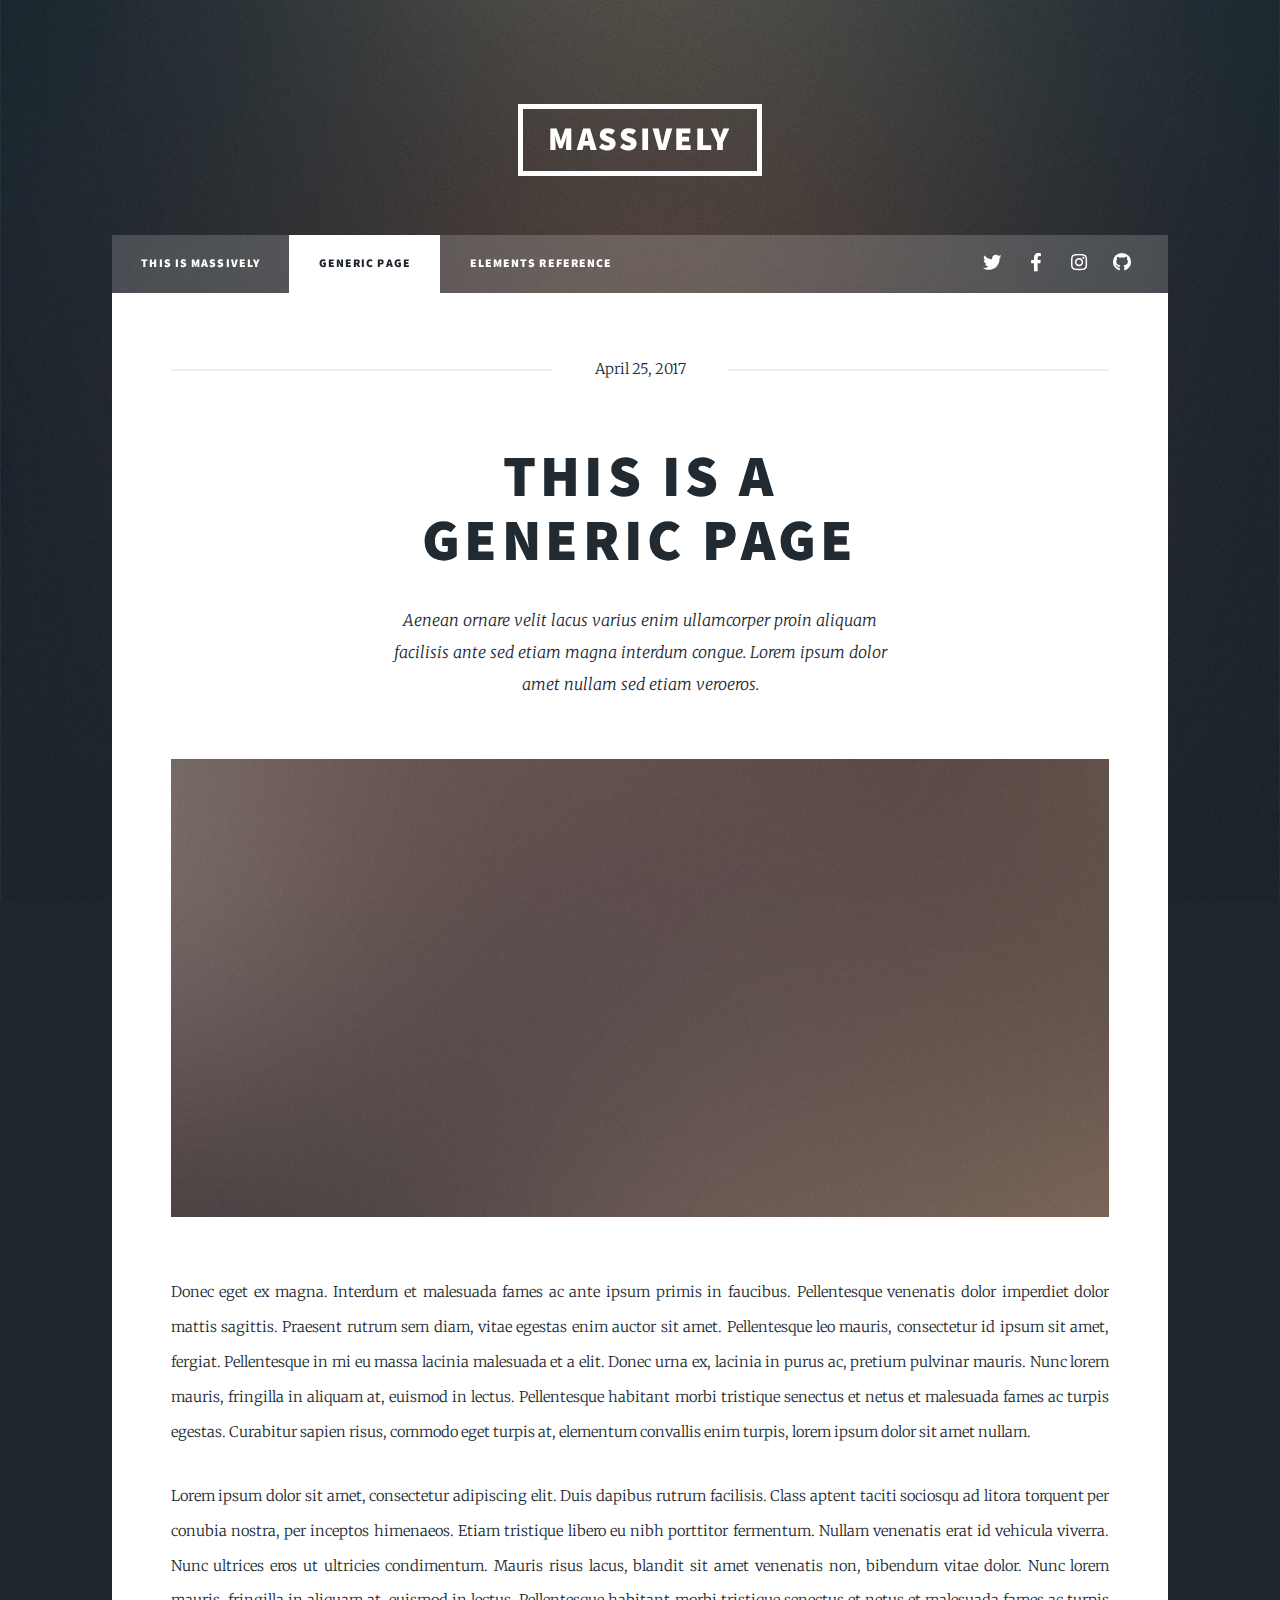
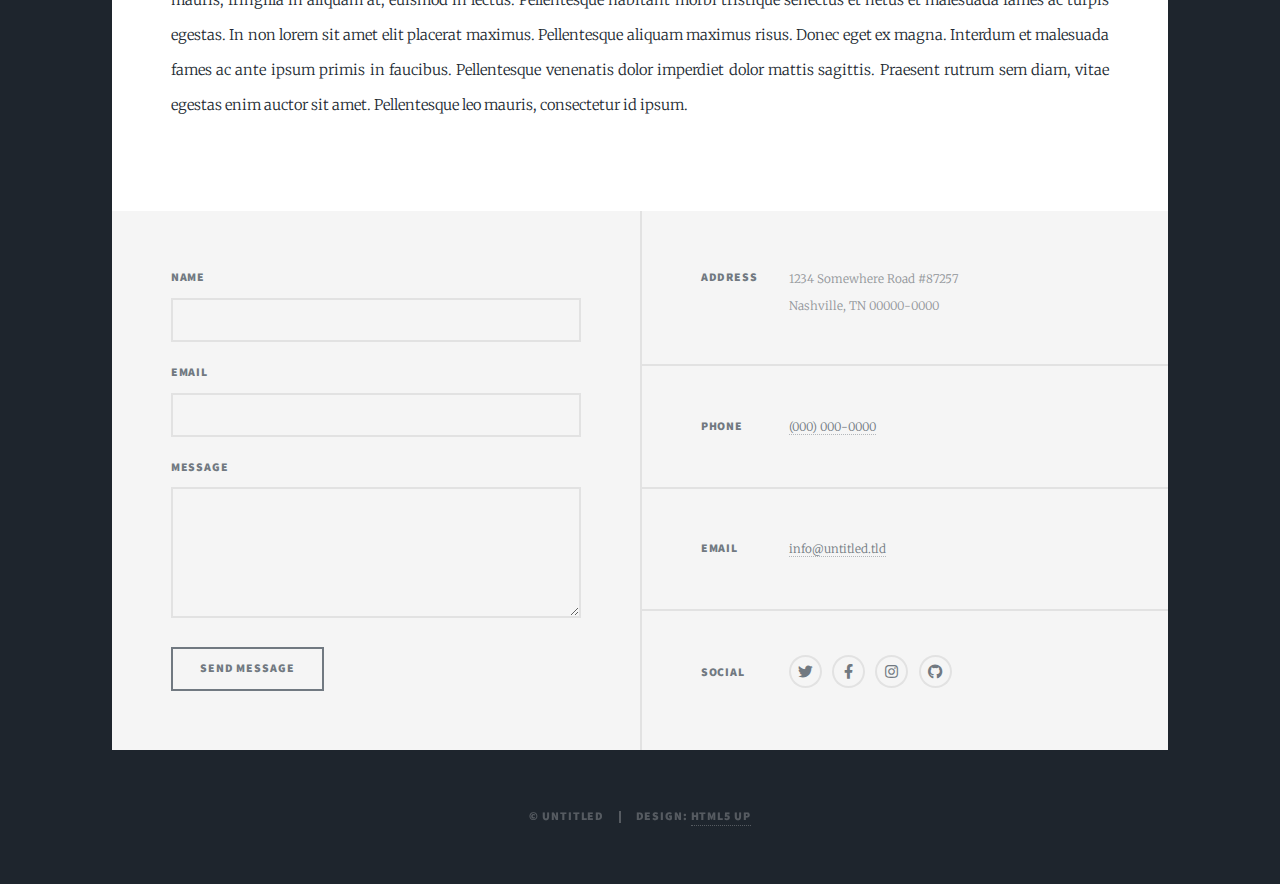
==== generic.html @ f53a3dcc "Add files via upload" ====
<!DOCTYPE HTML>
<!--
	Massively by HTML5 UP
	html5up.net | @ajlkn
	Free for personal and commercial use under the CCA 3.0 license (html5up.net/license)
-->
<html>
	<head>
		<title>Generic Page - Massively by HTML5 UP</title>
		<meta charset="utf-8" />
		<meta name="viewport" content="width=device-width, initial-scale=1, user-scalable=no" />
		<link rel="stylesheet" href="assets/css/main.css" />
		<noscript><link rel="stylesheet" href="assets/css/noscript.css" /></noscript>
	</head>
	<body class="is-preload">

		<!-- Wrapper -->
			<div id="wrapper">

				<!-- Header -->
					<header id="header">
						<a href="index.html" class="logo">Massively</a>
					</header>

				<!-- Nav -->
					<nav id="nav">
						<ul class="links">
							<li><a href="index.html">This is Massively</a></li>
							<li class="active"><a href="generic.html">Generic Page</a></li>
							<li><a href="elements.html">Elements Reference</a></li>
						</ul>
						<ul class="icons">
							<li><a href="#" class="icon brands fa-twitter"><span class="label">Twitter</span></a></li>
							<li><a href="#" class="icon brands fa-facebook-f"><span class="label">Facebook</span></a></li>
							<li><a href="#" class="icon brands fa-instagram"><span class="label">Instagram</span></a></li>
							<li><a href="#" class="icon brands fa-github"><span class="label">GitHub</span></a></li>
						</ul>
					</nav>

				<!-- Main -->
					<div id="main">

						<!-- Post -->
							<section class="post">
								<header class="major">
									<span class="date">April 25, 2017</span>
									<h1>This is a<br />
									Generic Page</h1>
									<p>Aenean ornare velit lacus varius enim ullamcorper proin aliquam<br />
									facilisis ante sed etiam magna interdum congue. Lorem ipsum dolor<br />
									amet nullam sed etiam veroeros.</p>
								</header>
								<div class="image main"><img src="images/pic01.jpg" alt="" /></div>
								<p>Donec eget ex magna. Interdum et malesuada fames ac ante ipsum primis in faucibus. Pellentesque venenatis dolor imperdiet dolor mattis sagittis. Praesent rutrum sem diam, vitae egestas enim auctor sit amet. Pellentesque leo mauris, consectetur id ipsum sit amet, fergiat. Pellentesque in mi eu massa lacinia malesuada et a elit. Donec urna ex, lacinia in purus ac, pretium pulvinar mauris. Nunc lorem mauris, fringilla in aliquam at, euismod in lectus. Pellentesque habitant morbi tristique senectus et netus et malesuada fames ac turpis egestas. Curabitur sapien risus, commodo eget turpis at, elementum convallis enim turpis, lorem ipsum dolor sit amet nullam.</p>
								<p>Lorem ipsum dolor sit amet, consectetur adipiscing elit. Duis dapibus rutrum facilisis. Class aptent taciti sociosqu ad litora torquent per conubia nostra, per inceptos himenaeos. Etiam tristique libero eu nibh porttitor fermentum. Nullam venenatis erat id vehicula viverra. Nunc ultrices eros ut ultricies condimentum. Mauris risus lacus, blandit sit amet venenatis non, bibendum vitae dolor. Nunc lorem mauris, fringilla in aliquam at, euismod in lectus. Pellentesque habitant morbi tristique senectus et netus et malesuada fames ac turpis egestas. In non lorem sit amet elit placerat maximus. Pellentesque aliquam maximus risus. Donec eget ex magna. Interdum et malesuada fames ac ante ipsum primis in faucibus. Pellentesque venenatis dolor imperdiet dolor mattis sagittis. Praesent rutrum sem diam, vitae egestas enim auctor sit amet. Pellentesque leo mauris, consectetur id ipsum.</p>
							</section>

					</div>

				<!-- Footer -->
					<footer id="footer">
						<section>
							<form method="post" action="#">
								<div class="fields">
									<div class="field">
										<label for="name">Name</label>
										<input type="text" name="name" id="name" />
									</div>
									<div class="field">
										<label for="email">Email</label>
										<input type="text" name="email" id="email" />
									</div>
									<div class="field">
										<label for="message">Message</label>
										<textarea name="message" id="message" rows="3"></textarea>
									</div>
								</div>
								<ul class="actions">
									<li><input type="submit" value="Send Message" /></li>
								</ul>
							</form>
						</section>
						<section class="split contact">
							<section class="alt">
								<h3>Address</h3>
								<p>1234 Somewhere Road #87257<br />
								Nashville, TN 00000-0000</p>
							</section>
							<section>
								<h3>Phone</h3>
								<p><a href="#">(000) 000-0000</a></p>
							</section>
							<section>
								<h3>Email</h3>
								<p><a href="#">info@untitled.tld</a></p>
							</section>
							<section>
								<h3>Social</h3>
								<ul class="icons alt">
									<li><a href="#" class="icon brands alt fa-twitter"><span class="label">Twitter</span></a></li>
									<li><a href="#" class="icon brands alt fa-facebook-f"><span class="label">Facebook</span></a></li>
									<li><a href="#" class="icon brands alt fa-instagram"><span class="label">Instagram</span></a></li>
									<li><a href="#" class="icon brands alt fa-github"><span class="label">GitHub</span></a></li>
								</ul>
							</section>
						</section>
					</footer>

				<!-- Copyright -->
					<div id="copyright">
						<ul><li>&copy; Untitled</li><li>Design: <a href="https://html5up.net">HTML5 UP</a></li></ul>
					</div>

			</div>

		<!-- Scripts -->
			<script src="assets/js/jquery.min.js"></script>
			<script src="assets/js/jquery.scrollex.min.js"></script>
			<script src="assets/js/jquery.scrolly.min.js"></script>
			<script src="assets/js/browser.min.js"></script>
			<script src="assets/js/breakpoints.min.js"></script>
			<script src="assets/js/util.js"></script>
			<script src="assets/js/main.js"></script>

	</body>
</html>
---- assets/css/main.css ----
@import url(fontawesome-all.min.css);
@import url("https://fonts.googleapis.com/css?family=Merriweather:300,700,300italic,700italic|Source+Sans+Pro:900");

/*
	Massively by HTML5 UP
	html5up.net | @ajlkn
	Free for personal and commercial use under the CCA 3.0 license (html5up.net/license)
*/

html, body, div, span, applet, object,
iframe, h1, h2, h3, h4, h5, h6, p, blockquote,
pre, a, abbr, acronym, address, big, cite,
code, del, dfn, em, img, ins, kbd, q, s, samp,
small, strike, strong, sub, sup, tt, var, b,
u, i, center, dl, dt, dd, ol, ul, li, fieldset,
form, label, legend, table, caption, tbody,
tfoot, thead, tr, th, td, article, aside,
canvas, details, embed, figure, figcaption,
footer, header, hgroup, menu, nav, output, ruby,
section, summary, time, mark, audio, video {
	margin: 0;
	padding: 0;
	border: 0;
	font-size: 100%;
	font: inherit;
	vertical-align: baseline;}

article, aside, details, figcaption, figure,
footer, header, hgroup, menu, nav, section {
	display: block;}

body {
	line-height: 1;
}

ol, ul {
	list-style: none;
}

blockquote, q {
	quotes: none;
}

	blockquote:before, blockquote:after, q:before, q:after {
		content: '';
		content: none;
	}

table {
	border-collapse: collapse;
	border-spacing: 0;
}

body {
	-webkit-text-size-adjust: none;
}

mark {
	background-color: transparent;
	color: inherit;
}

input::-moz-focus-inner {
	border: 0;
	padding: 0;
}

input, select, textarea {
	-moz-appearance: none;
	-webkit-appearance: none;
	-ms-appearance: none;
	appearance: none;
}

/* Basic */

	@-ms-viewport {
		width: device-width;
	}

	body {
		-ms-overflow-style: scrollbar;
	}

	@media screen and (max-width: 480px) {

		html, body {
			min-width: 320px;
		}

	}

	html {
		box-sizing: border-box;
	}

	*, *:before, *:after {
		box-sizing: inherit;
	}

	body {
		background-color: #1e252d;
	}

		body.is-preload *, body.is-preload *:before, body.is-preload *:after {
			-moz-animation: none !important;
			-webkit-animation: none !important;
			-ms-animation: none !important;
			animation: none !important;
			-moz-transition: none !important;
			-webkit-transition: none !important;
			-ms-transition: none !important;
			transition: none !important;
		}

/* Type */

	html {
		font-size: 16pt;
	}

		@media screen and (max-width: 1680px) {

			html {
				font-size: 12pt;
			}

		}

		@media screen and (max-width: 1280px) {

			html {
				font-size: 11pt;
			}

		}

		@media screen and (max-width: 360px) {

			html {
				font-size: 10pt;
			}

		}

	body {
		color: #212931;
	}

	body, input, select, textarea {
		font-family: "Merriweather", Georgia, serif;
		font-weight: 300;
		font-size: 1rem;
		line-height: 2.375;
	}

	a {
		-moz-transition: color 0.2s ease-in-out, background-color 0.2s ease-in-out, border-color 0.2s ease-in-out, box-shadow 0.2s ease-in-out;
		-webkit-transition: color 0.2s ease-in-out, background-color 0.2s ease-in-out, border-color 0.2s ease-in-out, box-shadow 0.2s ease-in-out;
		-ms-transition: color 0.2s ease-in-out, background-color 0.2s ease-in-out, border-color 0.2s ease-in-out, box-shadow 0.2s ease-in-out;
		transition: color 0.2s ease-in-out, background-color 0.2s ease-in-out, border-color 0.2s ease-in-out, box-shadow 0.2s ease-in-out;
		border-bottom: dotted 1px;
		text-decoration: none;
	}

		a:hover {
			border-bottom-color: transparent;
		}

	strong, b {
		font-weight: 600;
	}

	em, i {
		font-style: italic;
	}

	p {
		text-align: justify;
		margin: 0 0 2rem 0;
	}

	h1, h2, h3, h4, h5, h6 {
		font-family: "Source Sans Pro", Helvetica, sans-serif;
		font-weight: 900;
		line-height: 1.5;
		letter-spacing: 0.075em;
		text-transform: uppercase;
		margin: 0 0 1rem 0;
	}

		h1 a, h2 a, h3 a, h4 a, h5 a, h6 a {
			border-bottom: 0;
			color: inherit;
			text-decoration: none;
		}

	h1 {
		font-size: 4rem;
		line-height: 1.1;
		margin: 0 0 2rem 0;
	}

	h2 {
		font-size: 1.75rem;
		line-height: 1.3;
		margin: 0 0 1.5rem 0;
	}

	h3 {
		font-size: 1.25rem;
		margin: 0 0 1.5rem 0;
	}

	h4 {
		font-size: 1rem;
	}

	h5 {
		font-size: 0.9rem;
	}

	h6 {
		font-size: 0.8rem;
	}

	sub {
		font-size: 0.8rem;
		position: relative;
		top: 0.5rem;
	}

	sup {
		font-size: 0.8rem;
		position: relative;
		top: -0.5rem;
	}

	blockquote {
		border-left: solid 4px;
		font-style: italic;
		margin: 0 0 2rem 0;
		padding: 0.5rem 0 0.5rem 2rem;
	}

	code {
		border: solid 2px;
		font-family: "Courier New", monospace;
		font-size: 0.9rem;
		margin: 0 0.25rem;
		padding: 0.25rem 0.65rem;
	}

	pre {
		-webkit-overflow-scrolling: touch;
		font-family: "Courier New", monospace;
		font-size: 0.9rem;
		margin: 0 0 2rem 0;
	}

		pre code {
			display: block;
			line-height: 1.75;
			padding: 1rem 1.5rem;
			overflow-x: auto;
		}

	hr {
		border: 0;
		border-bottom: solid 2px;
		margin: 3rem 0;
	}

		hr.major {
			margin: 5rem 0;
		}

	.align-left {
		text-align: left;
	}

	.align-center {
		text-align: center;
	}

	.align-right {
		text-align: right;
	}

	input, select, textarea {
		color: #212931;
	}

	a {
		color: #212931;
		border-bottom-color: rgba(33, 41, 49, 0.5);
	}

		a:hover {
			border-bottom-color: transparent;
			color: #18bfef !important;
		}

	strong, b {
		color: #212931;
	}

	h1, h2, h3, h4, h5, h6 {
		color: #212931;
	}

	blockquote {
		border-left-color: #eeeeee;
	}

	code {
		background: rgba(220, 220, 220, 0.25);
		border-color: #eeeeee;
	}

	hr {
		border-bottom-color: #eeeeee;
	}

/* Row */

	.row {
		display: flex;
		flex-wrap: wrap;
		box-sizing: border-box;
		align-items: stretch;
	}

		.row > * {
			box-sizing: border-box;
		}

		.row.gtr-uniform > * > :last-child {
			margin-bottom: 0;
		}

		.row.aln-left {
			justify-content: flex-start;
		}

		.row.aln-center {
			justify-content: center;
		}

		.row.aln-right {
			justify-content: flex-end;
		}

		.row.aln-top {
			align-items: flex-start;
		}

		.row.aln-middle {
			align-items: center;
		}

		.row.aln-bottom {
			align-items: flex-end;
		}

		.row > .imp {
			order: -1;
		}

		.row > .col-1 {
			width: 8.33333%;
		}

		.row > .off-1 {
			margin-left: 8.33333%;
		}

		.row > .col-2 {
			width: 16.66667%;
		}

		.row > .off-2 {
			margin-left: 16.66667%;
		}

		.row > .col-3 {
			width: 25%;
		}

		.row > .off-3 {
			margin-left: 25%;
		}

		.row > .col-4 {
			width: 33.33333%;
		}

		.row > .off-4 {
			margin-left: 33.33333%;
		}

		.row > .col-5 {
			width: 41.66667%;
		}

		.row > .off-5 {
			margin-left: 41.66667%;
		}

		.row > .col-6 {
			width: 50%;
		}

		.row > .off-6 {
			margin-left: 50%;
		}

		.row > .col-7 {
			width: 58.33333%;
		}

		.row > .off-7 {
			margin-left: 58.33333%;
		}

		.row > .col-8 {
			width: 66.66667%;
		}

		.row > .off-8 {
			margin-left: 66.66667%;
		}

		.row > .col-9 {
			width: 75%;
		}

		.row > .off-9 {
			margin-left: 75%;
		}

		.row > .col-10 {
			width: 83.33333%;
		}

		.row > .off-10 {
			margin-left: 83.33333%;
		}

		.row > .col-11 {
			width: 91.66667%;
		}

		.row > .off-11 {
			margin-left: 91.66667%;
		}

		.row > .col-12 {
			width: 100%;
		}

		.row > .off-12 {
			margin-left: 100%;
		}

		.row.gtr-0 {
			margin-top: 0;
			margin-left: 0rem;
		}

			.row.gtr-0 > * {
				padding: 0 0 0 0rem;
			}

			.row.gtr-0.gtr-uniform {
				margin-top: 0rem;
			}

				.row.gtr-0.gtr-uniform > * {
					padding-top: 0rem;
				}

		.row.gtr-25 {
			margin-top: 0;
			margin-left: -0.375rem;
		}

			.row.gtr-25 > * {
				padding: 0 0 0 0.375rem;
			}

			.row.gtr-25.gtr-uniform {
				margin-top: -0.375rem;
			}

				.row.gtr-25.gtr-uniform > * {
					padding-top: 0.375rem;
				}

		.row.gtr-50 {
			margin-top: 0;
			margin-left: -0.75rem;
		}

			.row.gtr-50 > * {
				padding: 0 0 0 0.75rem;
			}

			.row.gtr-50.gtr-uniform {
				margin-top: -0.75rem;
			}

				.row.gtr-50.gtr-uniform > * {
					padding-top: 0.75rem;
				}

		.row {
			margin-top: 0;
			margin-left: -1.5rem;
		}

			.row > * {
				padding: 0 0 0 1.5rem;
			}

			.row.gtr-uniform {
				margin-top: -1.5rem;
			}

				.row.gtr-uniform > * {
					padding-top: 1.5rem;
				}

		.row.gtr-150 {
			margin-top: 0;
			margin-left: -2.25rem;
		}

			.row.gtr-150 > * {
				padding: 0 0 0 2.25rem;
			}

			.row.gtr-150.gtr-uniform {
				margin-top: -2.25rem;
			}

				.row.gtr-150.gtr-uniform > * {
					padding-top: 2.25rem;
				}

		.row.gtr-200 {
			margin-top: 0;
			margin-left: -3rem;
		}

			.row.gtr-200 > * {
				padding: 0 0 0 3rem;
			}

			.row.gtr-200.gtr-uniform {
				margin-top: -3rem;
			}

				.row.gtr-200.gtr-uniform > * {
					padding-top: 3rem;
				}

		@media screen and (max-width: 1680px) {

			.row {
				display: flex;
				flex-wrap: wrap;
				box-sizing: border-box;
				align-items: stretch;
			}

				.row > * {
					box-sizing: border-box;
				}

				.row.gtr-uniform > * > :last-child {
					margin-bottom: 0;
				}

				.row.aln-left {
					justify-content: flex-start;
				}

				.row.aln-center {
					justify-content: center;
				}

				.row.aln-right {
					justify-content: flex-end;
				}

				.row.aln-top {
					align-items: flex-start;
				}

				.row.aln-middle {
					align-items: center;
				}

				.row.aln-bottom {
					align-items: flex-end;
				}

				.row > .imp-xlarge {
					order: -1;
				}

				.row > .col-1-xlarge {
					width: 8.33333%;
				}

				.row > .off-1-xlarge {
					margin-left: 8.33333%;
				}

				.row > .col-2-xlarge {
					width: 16.66667%;
				}

				.row > .off-2-xlarge {
					margin-left: 16.66667%;
				}

				.row > .col-3-xlarge {
					width: 25%;
				}

				.row > .off-3-xlarge {
					margin-left: 25%;
				}

				.row > .col-4-xlarge {
					width: 33.33333%;
				}

				.row > .off-4-xlarge {
					margin-left: 33.33333%;
				}

				.row > .col-5-xlarge {
					width: 41.66667%;
				}

				.row > .off-5-xlarge {
					margin-left: 41.66667%;
				}

				.row > .col-6-xlarge {
					width: 50%;
				}

				.row > .off-6-xlarge {
					margin-left: 50%;
				}

				.row > .col-7-xlarge {
					width: 58.33333%;
				}

				.row > .off-7-xlarge {
					margin-left: 58.33333%;
				}

				.row > .col-8-xlarge {
					width: 66.66667%;
				}

				.row > .off-8-xlarge {
					margin-left: 66.66667%;
				}

				.row > .col-9-xlarge {
					width: 75%;
				}

				.row > .off-9-xlarge {
					margin-left: 75%;
				}

				.row > .col-10-xlarge {
					width: 83.33333%;
				}

				.row > .off-10-xlarge {
					margin-left: 83.33333%;
				}

				.row > .col-11-xlarge {
					width: 91.66667%;
				}

				.row > .off-11-xlarge {
					margin-left: 91.66667%;
				}

				.row > .col-12-xlarge {
					width: 100%;
				}

				.row > .off-12-xlarge {
					margin-left: 100%;
				}

				.row.gtr-0 {
					margin-top: 0;
					margin-left: 0rem;
				}

					.row.gtr-0 > * {
						padding: 0 0 0 0rem;
					}

					.row.gtr-0.gtr-uniform {
						margin-top: 0rem;
					}

						.row.gtr-0.gtr-uniform > * {
							padding-top: 0rem;
						}

				.row.gtr-25 {
					margin-top: 0;
					margin-left: -0.375rem;
				}

					.row.gtr-25 > * {
						padding: 0 0 0 0.375rem;
					}

					.row.gtr-25.gtr-uniform {
						margin-top: -0.375rem;
					}

						.row.gtr-25.gtr-uniform > * {
							padding-top: 0.375rem;
						}

				.row.gtr-50 {
					margin-top: 0;
					margin-left: -0.75rem;
				}

					.row.gtr-50 > * {
						padding: 0 0 0 0.75rem;
					}

					.row.gtr-50.gtr-uniform {
						margin-top: -0.75rem;
					}

						.row.gtr-50.gtr-uniform > * {
							padding-top: 0.75rem;
						}

				.row {
					margin-top: 0;
					margin-left: -1.5rem;
				}

					.row > * {
						padding: 0 0 0 1.5rem;
					}

					.row.gtr-uniform {
						margin-top: -1.5rem;
					}

						.row.gtr-uniform > * {
							padding-top: 1.5rem;
						}

				.row.gtr-150 {
					margin-top: 0;
					margin-left: -2.25rem;
				}

					.row.gtr-150 > * {
						padding: 0 0 0 2.25rem;
					}

					.row.gtr-150.gtr-uniform {
						margin-top: -2.25rem;
					}

						.row.gtr-150.gtr-uniform > * {
							padding-top: 2.25rem;
						}

				.row.gtr-200 {
					margin-top: 0;
					margin-left: -3rem;
				}

					.row.gtr-200 > * {
						padding: 0 0 0 3rem;
					}

					.row.gtr-200.gtr-uniform {
						margin-top: -3rem;
					}

						.row.gtr-200.gtr-uniform > * {
							padding-top: 3rem;
						}

		}

		@media screen and (max-width: 1280px) {

			.row {
				display: flex;
				flex-wrap: wrap;
				box-sizing: border-box;
				align-items: stretch;
			}

				.row > * {
					box-sizing: border-box;
				}

				.row.gtr-uniform > * > :last-child {
					margin-bottom: 0;
				}

				.row.aln-left {
					justify-content: flex-start;
				}

				.row.aln-center {
					justify-content: center;
				}

				.row.aln-right {
					justify-content: flex-end;
				}

				.row.aln-top {
					align-items: flex-start;
				}

				.row.aln-middle {
					align-items: center;
				}

				.row.aln-bottom {
					align-items: flex-end;
				}

				.row > .imp-large {
					order: -1;
				}

				.row > .col-1-large {
					width: 8.33333%;
				}

				.row > .off-1-large {
					margin-left: 8.33333%;
				}

				.row > .col-2-large {
					width: 16.66667%;
				}

				.row > .off-2-large {
					margin-left: 16.66667%;
				}

				.row > .col-3-large {
					width: 25%;
				}

				.row > .off-3-large {
					margin-left: 25%;
				}

				.row > .col-4-large {
					width: 33.33333%;
				}

				.row > .off-4-large {
					margin-left: 33.33333%;
				}

				.row > .col-5-large {
					width: 41.66667%;
				}

				.row > .off-5-large {
					margin-left: 41.66667%;
				}

				.row > .col-6-large {
					width: 50%;
				}

				.row > .off-6-large {
					margin-left: 50%;
				}

				.row > .col-7-large {
					width: 58.33333%;
				}

				.row > .off-7-large {
					margin-left: 58.33333%;
				}

				.row > .col-8-large {
					width: 66.66667%;
				}

				.row > .off-8-large {
					margin-left: 66.66667%;
				}

				.row > .col-9-large {
					width: 75%;
				}

				.row > .off-9-large {
					margin-left: 75%;
				}

				.row > .col-10-large {
					width: 83.33333%;
				}

				.row > .off-10-large {
					margin-left: 83.33333%;
				}

				.row > .col-11-large {
					width: 91.66667%;
				}

				.row > .off-11-large {
					margin-left: 91.66667%;
				}

				.row > .col-12-large {
					width: 100%;
				}

				.row > .off-12-large {
					margin-left: 100%;
				}

				.row.gtr-0 {
					margin-top: 0;
					margin-left: 0rem;
				}

					.row.gtr-0 > * {
						padding: 0 0 0 0rem;
					}

					.row.gtr-0.gtr-uniform {
						margin-top: 0rem;
					}

						.row.gtr-0.gtr-uniform > * {
							padding-top: 0rem;
						}

				.row.gtr-25 {
					margin-top: 0;
					margin-left: -0.375rem;
				}

					.row.gtr-25 > * {
						padding: 0 0 0 0.375rem;
					}

					.row.gtr-25.gtr-uniform {
						margin-top: -0.375rem;
					}

						.row.gtr-25.gtr-uniform > * {
							padding-top: 0.375rem;
						}

				.row.gtr-50 {
					margin-top: 0;
					margin-left: -0.75rem;
				}

					.row.gtr-50 > * {
						padding: 0 0 0 0.75rem;
					}

					.row.gtr-50.gtr-uniform {
						margin-top: -0.75rem;
					}

						.row.gtr-50.gtr-uniform > * {
							padding-top: 0.75rem;
						}

				.row {
					margin-top: 0;
					margin-left: -1.5rem;
				}

					.row > * {
						padding: 0 0 0 1.5rem;
					}

					.row.gtr-uniform {
						margin-top: -1.5rem;
					}

						.row.gtr-uniform > * {
							padding-top: 1.5rem;
						}

				.row.gtr-150 {
					margin-top: 0;
					margin-left: -2.25rem;
				}

					.row.gtr-150 > * {
						padding: 0 0 0 2.25rem;
					}

					.row.gtr-150.gtr-uniform {
						margin-top: -2.25rem;
					}

						.row.gtr-150.gtr-uniform > * {
							padding-top: 2.25rem;
						}

				.row.gtr-200 {
					margin-top: 0;
					margin-left: -3rem;
				}

					.row.gtr-200 > * {
						padding: 0 0 0 3rem;
					}

					.row.gtr-200.gtr-uniform {
						margin-top: -3rem;
					}

						.row.gtr-200.gtr-uniform > * {
							padding-top: 3rem;
						}

		}

		@media screen and (max-width: 980px) {

			.row {
				display: flex;
				flex-wrap: wrap;
				box-sizing: border-box;
				align-items: stretch;
			}

				.row > * {
					box-sizing: border-box;
				}

				.row.gtr-uniform > * > :last-child {
					margin-bottom: 0;
				}

				.row.aln-left {
					justify-content: flex-start;
				}

				.row.aln-center {
					justify-content: center;
				}

				.row.aln-right {
					justify-content: flex-end;
				}

				.row.aln-top {
					align-items: flex-start;
				}

				.row.aln-middle {
					align-items: center;
				}

				.row.aln-bottom {
					align-items: flex-end;
				}

				.row > .imp-medium {
					order: -1;
				}

				.row > .col-1-medium {
					width: 8.33333%;
				}

				.row > .off-1-medium {
					margin-left: 8.33333%;
				}

				.row > .col-2-medium {
					width: 16.66667%;
				}

				.row > .off-2-medium {
					margin-left: 16.66667%;
				}

				.row > .col-3-medium {
					width: 25%;
				}

				.row > .off-3-medium {
					margin-left: 25%;
				}

				.row > .col-4-medium {
					width: 33.33333%;
				}

				.row > .off-4-medium {
					margin-left: 33.33333%;
				}

				.row > .col-5-medium {
					width: 41.66667%;
				}

				.row > .off-5-medium {
					margin-left: 41.66667%;
				}

				.row > .col-6-medium {
					width: 50%;
				}

				.row > .off-6-medium {
					margin-left: 50%;
				}

				.row > .col-7-medium {
					width: 58.33333%;
				}

				.row > .off-7-medium {
					margin-left: 58.33333%;
				}

				.row > .col-8-medium {
					width: 66.66667%;
				}

				.row > .off-8-medium {
					margin-left: 66.66667%;
				}

				.row > .col-9-medium {
					width: 75%;
				}

				.row > .off-9-medium {
					margin-left: 75%;
				}

				.row > .col-10-medium {
					width: 83.33333%;
				}

				.row > .off-10-medium {
					margin-left: 83.33333%;
				}

				.row > .col-11-medium {
					width: 91.66667%;
				}

				.row > .off-11-medium {
					margin-left: 91.66667%;
				}

				.row > .col-12-medium {
					width: 100%;
				}

				.row > .off-12-medium {
					margin-left: 100%;
				}

				.row.gtr-0 {
					margin-top: 0;
					margin-left: 0rem;
				}

					.row.gtr-0 > * {
						padding: 0 0 0 0rem;
					}

					.row.gtr-0.gtr-uniform {
						margin-top: 0rem;
					}

						.row.gtr-0.gtr-uniform > * {
							padding-top: 0rem;
						}

				.row.gtr-25 {
					margin-top: 0;
					margin-left: -0.375rem;
				}

					.row.gtr-25 > * {
						padding: 0 0 0 0.375rem;
					}

					.row.gtr-25.gtr-uniform {
						margin-top: -0.375rem;
					}

						.row.gtr-25.gtr-uniform > * {
							padding-top: 0.375rem;
						}

				.row.gtr-50 {
					margin-top: 0;
					margin-left: -0.75rem;
				}

					.row.gtr-50 > * {
						padding: 0 0 0 0.75rem;
					}

					.row.gtr-50.gtr-uniform {
						margin-top: -0.75rem;
					}

						.row.gtr-50.gtr-uniform > * {
							padding-top: 0.75rem;
						}

				.row {
					margin-top: 0;
					margin-left: -1.5rem;
				}

					.row > * {
						padding: 0 0 0 1.5rem;
					}

					.row.gtr-uniform {
						margin-top: -1.5rem;
					}

						.row.gtr-uniform > * {
							padding-top: 1.5rem;
						}

				.row.gtr-150 {
					margin-top: 0;
					margin-left: -2.25rem;
				}

					.row.gtr-150 > * {
						padding: 0 0 0 2.25rem;
					}

					.row.gtr-150.gtr-uniform {
						margin-top: -2.25rem;
					}

						.row.gtr-150.gtr-uniform > * {
							padding-top: 2.25rem;
						}

				.row.gtr-200 {
					margin-top: 0;
					margin-left: -3rem;
				}

					.row.gtr-200 > * {
						padding: 0 0 0 3rem;
					}

					.row.gtr-200.gtr-uniform {
						margin-top: -3rem;
					}

						.row.gtr-200.gtr-uniform > * {
							padding-top: 3rem;
						}

		}

		@media screen and (max-width: 736px) {

			.row {
				display: flex;
				flex-wrap: wrap;
				box-sizing: border-box;
				align-items: stretch;
			}

				.row > * {
					box-sizing: border-box;
				}

				.row.gtr-uniform > * > :last-child {
					margin-bottom: 0;
				}

				.row.aln-left {
					justify-content: flex-start;
				}

				.row.aln-center {
					justify-content: center;
				}

				.row.aln-right {
					justify-content: flex-end;
				}

				.row.aln-top {
					align-items: flex-start;
				}

				.row.aln-middle {
					align-items: center;
				}

				.row.aln-bottom {
					align-items: flex-end;
				}

				.row > .imp-small {
					order: -1;
				}

				.row > .col-1-small {
					width: 8.33333%;
				}

				.row > .off-1-small {
					margin-left: 8.33333%;
				}

				.row > .col-2-small {
					width: 16.66667%;
				}

				.row > .off-2-small {
					margin-left: 16.66667%;
				}

				.row > .col-3-small {
					width: 25%;
				}

				.row > .off-3-small {
					margin-left: 25%;
				}

				.row > .col-4-small {
					width: 33.33333%;
				}

				.row > .off-4-small {
					margin-left: 33.33333%;
				}

				.row > .col-5-small {
					width: 41.66667%;
				}

				.row > .off-5-small {
					margin-left: 41.66667%;
				}

				.row > .col-6-small {
					width: 50%;
				}

				.row > .off-6-small {
					margin-left: 50%;
				}

				.row > .col-7-small {
					width: 58.33333%;
				}

				.row > .off-7-small {
					margin-left: 58.33333%;
				}

				.row > .col-8-small {
					width: 66.66667%;
				}

				.row > .off-8-small {
					margin-left: 66.66667%;
				}

				.row > .col-9-small {
					width: 75%;
				}

				.row > .off-9-small {
					margin-left: 75%;
				}

				.row > .col-10-small {
					width: 83.33333%;
				}

				.row > .off-10-small {
					margin-left: 83.33333%;
				}

				.row > .col-11-small {
					width: 91.66667%;
				}

				.row > .off-11-small {
					margin-left: 91.66667%;
				}

				.row > .col-12-small {
					width: 100%;
				}

				.row > .off-12-small {
					margin-left: 100%;
				}

				.row.gtr-0 {
					margin-top: 0;
					margin-left: 0rem;
				}

					.row.gtr-0 > * {
						padding: 0 0 0 0rem;
					}

					.row.gtr-0.gtr-uniform {
						margin-top: 0rem;
					}

						.row.gtr-0.gtr-uniform > * {
							padding-top: 0rem;
						}

				.row.gtr-25 {
					margin-top: 0;
					margin-left: -0.375rem;
				}

					.row.gtr-25 > * {
						padding: 0 0 0 0.375rem;
					}

					.row.gtr-25.gtr-uniform {
						margin-top: -0.375rem;
					}

						.row.gtr-25.gtr-uniform > * {
							padding-top: 0.375rem;
						}

				.row.gtr-50 {
					margin-top: 0;
					margin-left: -0.75rem;
				}

					.row.gtr-50 > * {
						padding: 0 0 0 0.75rem;
					}

					.row.gtr-50.gtr-uniform {
						margin-top: -0.75rem;
					}

						.row.gtr-50.gtr-uniform > * {
							padding-top: 0.75rem;
						}

				.row {
					margin-top: 0;
					margin-left: -1.5rem;
				}

					.row > * {
						padding: 0 0 0 1.5rem;
					}

					.row.gtr-uniform {
						margin-top: -1.5rem;
					}

						.row.gtr-uniform > * {
							padding-top: 1.5rem;
						}

				.row.gtr-150 {
					margin-top: 0;
					margin-left: -2.25rem;
				}

					.row.gtr-150 > * {
						padding: 0 0 0 2.25rem;
					}

					.row.gtr-150.gtr-uniform {
						margin-top: -2.25rem;
					}

						.row.gtr-150.gtr-uniform > * {
							padding-top: 2.25rem;
						}

				.row.gtr-200 {
					margin-top: 0;
					margin-left: -3rem;
				}

					.row.gtr-200 > * {
						padding: 0 0 0 3rem;
					}

					.row.gtr-200.gtr-uniform {
						margin-top: -3rem;
					}

						.row.gtr-200.gtr-uniform > * {
							padding-top: 3rem;
						}

		}

		@media screen and (max-width: 480px) {

			.row {
				display: flex;
				flex-wrap: wrap;
				box-sizing: border-box;
				align-items: stretch;
			}

				.row > * {
					box-sizing: border-box;
				}

				.row.gtr-uniform > * > :last-child {
					margin-bottom: 0;
				}

				.row.aln-left {
					justify-content: flex-start;
				}

				.row.aln-center {
					justify-content: center;
				}

				.row.aln-right {
					justify-content: flex-end;
				}

				.row.aln-top {
					align-items: flex-start;
				}

				.row.aln-middle {
					align-items: center;
				}

				.row.aln-bottom {
					align-items: flex-end;
				}

				.row > .imp-xsmall {
					order: -1;
				}

				.row > .col-1-xsmall {
					width: 8.33333%;
				}

				.row > .off-1-xsmall {
					margin-left: 8.33333%;
				}

				.row > .col-2-xsmall {
					width: 16.66667%;
				}

				.row > .off-2-xsmall {
					margin-left: 16.66667%;
				}

				.row > .col-3-xsmall {
					width: 25%;
				}

				.row > .off-3-xsmall {
					margin-left: 25%;
				}

				.row > .col-4-xsmall {
					width: 33.33333%;
				}

				.row > .off-4-xsmall {
					margin-left: 33.33333%;
				}

				.row > .col-5-xsmall {
					width: 41.66667%;
				}

				.row > .off-5-xsmall {
					margin-left: 41.66667%;
				}

				.row > .col-6-xsmall {
					width: 50%;
				}

				.row > .off-6-xsmall {
					margin-left: 50%;
				}

				.row > .col-7-xsmall {
					width: 58.33333%;
				}

				.row > .off-7-xsmall {
					margin-left: 58.33333%;
				}

				.row > .col-8-xsmall {
					width: 66.66667%;
				}

				.row > .off-8-xsmall {
					margin-left: 66.66667%;
				}

				.row > .col-9-xsmall {
					width: 75%;
				}

				.row > .off-9-xsmall {
					margin-left: 75%;
				}

				.row > .col-10-xsmall {
					width: 83.33333%;
				}

				.row > .off-10-xsmall {
					margin-left: 83.33333%;
				}

				.row > .col-11-xsmall {
					width: 91.66667%;
				}

				.row > .off-11-xsmall {
					margin-left: 91.66667%;
				}

				.row > .col-12-xsmall {
					width: 100%;
				}

				.row > .off-12-xsmall {
					margin-left: 100%;
				}

				.row.gtr-0 {
					margin-top: 0;
					margin-left: 0rem;
				}

					.row.gtr-0 > * {
						padding: 0 0 0 0rem;
					}

					.row.gtr-0.gtr-uniform {
						margin-top: 0rem;
					}

						.row.gtr-0.gtr-uniform > * {
							padding-top: 0rem;
						}

				.row.gtr-25 {
					margin-top: 0;
					margin-left: -0.375rem;
				}

					.row.gtr-25 > * {
						padding: 0 0 0 0.375rem;
					}

					.row.gtr-25.gtr-uniform {
						margin-top: -0.375rem;
					}

						.row.gtr-25.gtr-uniform > * {
							padding-top: 0.375rem;
						}

				.row.gtr-50 {
					margin-top: 0;
					margin-left: -0.75rem;
				}

					.row.gtr-50 > * {
						padding: 0 0 0 0.75rem;
					}

					.row.gtr-50.gtr-uniform {
						margin-top: -0.75rem;
					}

						.row.gtr-50.gtr-uniform > * {
							padding-top: 0.75rem;
						}

				.row {
					margin-top: 0;
					margin-left: -1.5rem;
				}

					.row > * {
						padding: 0 0 0 1.5rem;
					}

					.row.gtr-uniform {
						margin-top: -1.5rem;
					}

						.row.gtr-uniform > * {
							padding-top: 1.5rem;
						}

				.row.gtr-150 {
					margin-top: 0;
					margin-left: -2.25rem;
				}

					.row.gtr-150 > * {
						padding: 0 0 0 2.25rem;
					}

					.row.gtr-150.gtr-uniform {
						margin-top: -2.25rem;
					}

						.row.gtr-150.gtr-uniform > * {
							padding-top: 2.25rem;
						}

				.row.gtr-200 {
					margin-top: 0;
					margin-left: -3rem;
				}

					.row.gtr-200 > * {
						padding: 0 0 0 3rem;
					}

					.row.gtr-200.gtr-uniform {
						margin-top: -3rem;
					}

						.row.gtr-200.gtr-uniform > * {
							padding-top: 3rem;
						}

		}

		@media screen and (max-width: 360px) {

			.row {
				display: flex;
				flex-wrap: wrap;
				box-sizing: border-box;
				align-items: stretch;
			}

				.row > * {
					box-sizing: border-box;
				}

				.row.gtr-uniform > * > :last-child {
					margin-bottom: 0;
				}

				.row.aln-left {
					justify-content: flex-start;
				}

				.row.aln-center {
					justify-content: center;
				}

				.row.aln-right {
					justify-content: flex-end;
				}

				.row.aln-top {
					align-items: flex-start;
				}

				.row.aln-middle {
					align-items: center;
				}

				.row.aln-bottom {
					align-items: flex-end;
				}

				.row > .imp-xxsmall {
					order: -1;
				}

				.row > .col-1-xxsmall {
					width: 8.33333%;
				}

				.row > .off-1-xxsmall {
					margin-left: 8.33333%;
				}

				.row > .col-2-xxsmall {
					width: 16.66667%;
				}

				.row > .off-2-xxsmall {
					margin-left: 16.66667%;
				}

				.row > .col-3-xxsmall {
					width: 25%;
				}

				.row > .off-3-xxsmall {
					margin-left: 25%;
				}

				.row > .col-4-xxsmall {
					width: 33.33333%;
				}

				.row > .off-4-xxsmall {
					margin-left: 33.33333%;
				}

				.row > .col-5-xxsmall {
					width: 41.66667%;
				}

				.row > .off-5-xxsmall {
					margin-left: 41.66667%;
				}

				.row > .col-6-xxsmall {
					width: 50%;
				}

				.row > .off-6-xxsmall {
					margin-left: 50%;
				}

				.row > .col-7-xxsmall {
					width: 58.33333%;
				}

				.row > .off-7-xxsmall {
					margin-left: 58.33333%;
				}

				.row > .col-8-xxsmall {
					width: 66.66667%;
				}

				.row > .off-8-xxsmall {
					margin-left: 66.66667%;
				}

				.row > .col-9-xxsmall {
					width: 75%;
				}

				.row > .off-9-xxsmall {
					margin-left: 75%;
				}

				.row > .col-10-xxsmall {
					width: 83.33333%;
				}

				.row > .off-10-xxsmall {
					margin-left: 83.33333%;
				}

				.row > .col-11-xxsmall {
					width: 91.66667%;
				}

				.row > .off-11-xxsmall {
					margin-left: 91.66667%;
				}

				.row > .col-12-xxsmall {
					width: 100%;
				}

				.row > .off-12-xxsmall {
					margin-left: 100%;
				}

				.row.gtr-0 {
					margin-top: 0;
					margin-left: 0rem;
				}

					.row.gtr-0 > * {
						padding: 0 0 0 0rem;
					}

					.row.gtr-0.gtr-uniform {
						margin-top: 0rem;
					}

						.row.gtr-0.gtr-uniform > * {
							padding-top: 0rem;
						}

				.row.gtr-25 {
					margin-top: 0;
					margin-left: -0.375rem;
				}

					.row.gtr-25 > * {
						padding: 0 0 0 0.375rem;
					}

					.row.gtr-25.gtr-uniform {
						margin-top: -0.375rem;
					}

						.row.gtr-25.gtr-uniform > * {
							padding-top: 0.375rem;
						}

				.row.gtr-50 {
					margin-top: 0;
					margin-left: -0.75rem;
				}

					.row.gtr-50 > * {
						padding: 0 0 0 0.75rem;
					}

					.row.gtr-50.gtr-uniform {
						margin-top: -0.75rem;
					}

						.row.gtr-50.gtr-uniform > * {
							padding-top: 0.75rem;
						}

				.row {
					margin-top: 0;
					margin-left: -1.5rem;
				}

					.row > * {
						padding: 0 0 0 1.5rem;
					}

					.row.gtr-uniform {
						margin-top: -1.5rem;
					}

						.row.gtr-uniform > * {
							padding-top: 1.5rem;
						}

				.row.gtr-150 {
					margin-top: 0;
					margin-left: -2.25rem;
				}

					.row.gtr-150 > * {
						padding: 0 0 0 2.25rem;
					}

					.row.gtr-150.gtr-uniform {
						margin-top: -2.25rem;
					}

						.row.gtr-150.gtr-uniform > * {
							padding-top: 2.25rem;
						}

				.row.gtr-200 {
					margin-top: 0;
					margin-left: -3rem;
				}

					.row.gtr-200 > * {
						padding: 0 0 0 3rem;
					}

					.row.gtr-200.gtr-uniform {
						margin-top: -3rem;
					}

						.row.gtr-200.gtr-uniform > * {
							padding-top: 3rem;
						}

		}

/* Box */

	.box {
		border: solid 2px;
		margin-bottom: 2rem;
		padding: 1.5rem;
	}

		.box > :last-child,
		.box > :last-child > :last-child,
		.box > :last-child > :last-child > :last-child {
			margin-bottom: 0;
		}

		.box.alt {
			border: 0;
			border-radius: 0;
			padding: 0;
		}

	.box {
		border-color: #eeeeee;
	}

/* Button */

	input[type="submit"],
	input[type="reset"],
	input[type="button"],
	button,
	.button {
		-moz-appearance: none;
		-webkit-appearance: none;
		-ms-appearance: none;
		appearance: none;
		-moz-transition: background-color 0.2s ease-in-out, box-shadow 0.2s ease-in-out, color 0.2s ease-in-out;
		-webkit-transition: background-color 0.2s ease-in-out, box-shadow 0.2s ease-in-out, color 0.2s ease-in-out;
		-ms-transition: background-color 0.2s ease-in-out, box-shadow 0.2s ease-in-out, color 0.2s ease-in-out;
		transition: background-color 0.2s ease-in-out, box-shadow 0.2s ease-in-out, color 0.2s ease-in-out;
		border: 0;
		border-radius: 0;
		cursor: pointer;
		display: inline-block;
		font-family: "Source Sans Pro", Helvetica, sans-serif;
		font-size: 0.8rem;
		font-weight: 900;
		letter-spacing: 0.075em;
		height: 3rem;
		line-height: 3rem;
		padding: 0 2rem;
		text-align: center;
		text-decoration: none;
		text-transform: uppercase;
		white-space: nowrap;
	}

		input[type="submit"].icon:before,
		input[type="reset"].icon:before,
		input[type="button"].icon:before,
		button.icon:before,
		.button.icon:before {
			margin-right: 0.5rem;
		}

		input[type="submit"].icon.solo,
		input[type="reset"].icon.solo,
		input[type="button"].icon.solo,
		button.icon.solo,
		.button.icon.solo {
			position: relative;
			width: 4rem;
			height: 4rem;
			line-height: 4rem;
			border-radius: 4rem;
			text-indent: 4rem;
			overflow: hidden;
			padding: 0;
			white-space: nowrap;
		}

			input[type="submit"].icon.solo:before,
			input[type="reset"].icon.solo:before,
			input[type="button"].icon.solo:before,
			button.icon.solo:before,
			.button.icon.solo:before {
				position: absolute;
				display: block;
				top: 0;
				left: 0;
				width: inherit;
				height: inherit;
				line-height: inherit;
				font-size: 1.25rem;
				margin-right: 0;
				text-align: center;
				text-indent: 0;
			}

		input[type="submit"].fit,
		input[type="reset"].fit,
		input[type="button"].fit,
		button.fit,
		.button.fit {
			width: 100%;
		}

		input[type="submit"].small,
		input[type="reset"].small,
		input[type="button"].small,
		button.small,
		.button.small {
			font-size: 0.7rem;
			height: 2.5rem;
			line-height: 2.5rem;
			padding: 0 1.5rem;
		}

		input[type="submit"].large,
		input[type="reset"].large,
		input[type="button"].large,
		button.large,
		.button.large {
			font-size: 0.9rem;
			height: 3.5rem;
			line-height: 3.5rem;
			padding: 0 2.75rem;
		}

		@media screen and (max-width: 980px) {

			input[type="submit"],
			input[type="reset"],
			input[type="button"],
			button,
			.button {
				font-size: 0.9rem;
				height: 3.25rem;
				line-height: 3.25rem;
			}

				input[type="submit"].large,
				input[type="reset"].large,
				input[type="button"].large,
				button.large,
				.button.large {
					font-size: 1rem;
					height: 3.75rem;
					line-height: 3.75rem;
				}

		}

		input[type="submit"].disabled, input[type="submit"]:disabled,
		input[type="reset"].disabled,
		input[type="reset"]:disabled,
		input[type="button"].disabled,
		input[type="button"]:disabled,
		button.disabled,
		button:disabled,
		.button.disabled,
		.button:disabled {
			pointer-events: none;
			opacity: 0.25;
		}

	input[type="submit"],
	input[type="reset"],
	input[type="button"],
	button,
	.button {
		background-color: transparent;
		box-shadow: inset 0 0 0 2px #212931;
		color: #212931 !important;
	}

		input[type="submit"]:hover,
		input[type="reset"]:hover,
		input[type="button"]:hover,
		button:hover,
		.button:hover {
			box-shadow: inset 0 0 0 2px #18bfef;
			color: #18bfef !important;
		}

		input[type="submit"].primary,
		input[type="reset"].primary,
		input[type="button"].primary,
		button.primary,
		.button.primary {
			background-color: #212931;
			box-shadow: none;
			color: #ffffff !important;
		}

			input[type="submit"].primary:hover,
			input[type="reset"].primary:hover,
			input[type="button"].primary:hover,
			button.primary:hover,
			.button.primary:hover {
				background-color: #18bfef;
			}

/* Form */

	form {
		margin: 0 0 2rem 0;
	}

		form > :last-child {
			margin-bottom: 0;
		}

		form > .fields {
			display: -moz-flex;
			display: -webkit-flex;
			display: -ms-flex;
			display: flex;
			-moz-flex-wrap: wrap;
			-webkit-flex-wrap: wrap;
			-ms-flex-wrap: wrap;
			flex-wrap: wrap;
			width: calc(100% + 3rem);
			margin: -1.5rem 0 2rem -1.5rem;
		}

			form > .fields > .field {
				-moz-flex-grow: 0;
				-webkit-flex-grow: 0;
				-ms-flex-grow: 0;
				flex-grow: 0;
				-moz-flex-shrink: 0;
				-webkit-flex-shrink: 0;
				-ms-flex-shrink: 0;
				flex-shrink: 0;
				padding: 1.5rem 0 0 1.5rem;
				width: calc(100% - 1.5rem);
			}

				form > .fields > .field.half {
					width: calc(50% - 0.75rem);
				}

				form > .fields > .field.third {
					width: calc(100%/3 - 0.5rem);
				}

				form > .fields > .field.quarter {
					width: calc(25% - 0.375rem);
				}

		@media screen and (max-width: 480px) {

			form > .fields {
				width: calc(100% + 3rem);
				margin: -1.5rem 0 2rem -1.5rem;
			}

				form > .fields > .field {
					padding: 1.5rem 0 0 1.5rem;
					width: calc(100% - 1.5rem);
				}

					form > .fields > .field.half {
						width: calc(100% - 1.5rem);
					}

					form > .fields > .field.third {
						width: calc(100% - 1.5rem);
					}

					form > .fields > .field.quarter {
						width: calc(100% - 1.5rem);
					}

		}

	label {
		display: block;
		font-family: "Source Sans Pro", Helvetica, sans-serif;
		font-weight: 900;
		line-height: 1.5;
		letter-spacing: 0.075em;
		font-size: 0.8rem;
		text-transform: uppercase;
		margin: 0 0 0.75rem 0;
	}

		@media screen and (max-width: 980px) {

			label {
				font-size: 0.9rem;
			}

		}

	input[type="text"],
	input[type="password"],
	input[type="email"],
	select,
	textarea {
		-moz-appearance: none;
		-webkit-appearance: none;
		-ms-appearance: none;
		appearance: none;
		background: transparent;
		border-radius: 0;
		border: solid 2px;
		color: inherit;
		display: block;
		outline: 0;
		padding: 0 1rem;
		text-decoration: none;
		width: 100%;
	}

		input[type="text"]:invalid,
		input[type="password"]:invalid,
		input[type="email"]:invalid,
		select:invalid,
		textarea:invalid {
			box-shadow: none;
		}

	select {
		background-size: 1.25rem;
		background-repeat: no-repeat;
		background-position: calc(100% - 1rem) center;
		height: 3rem;
		padding-right: 3rem;
		text-overflow: ellipsis;
	}

		select:focus::-ms-value {
			background-color: transparent;
		}

		select::-ms-expand {
			display: none;
		}

	input[type="text"],
	input[type="password"],
	input[type="email"],
	select {
		height: 3rem;
	}

	textarea {
		padding: 0.75rem 1rem;
	}

	input[type="checkbox"],
	input[type="radio"] {
		-moz-appearance: none;
		-webkit-appearance: none;
		-ms-appearance: none;
		appearance: none;
		display: block;
		float: left;
		margin-right: -2rem;
		opacity: 0;
		width: 1rem;
		z-index: -1;
	}

		input[type="checkbox"] + label,
		input[type="radio"] + label {
			text-decoration: none;
			cursor: pointer;
			display: inline-block;
			font-size: 1rem;
			letter-spacing: 0;
			font-family: "Merriweather", Georgia, serif;
			text-transform: none;
			font-weight: 300;
			padding-left: 2.8rem;
			padding-right: 1rem;
			position: relative;
		}

			input[type="checkbox"] + label:before,
			input[type="radio"] + label:before {
				-moz-osx-font-smoothing: grayscale;
				-webkit-font-smoothing: antialiased;
				display: inline-block;
				font-style: normal;
				font-variant: normal;
				text-rendering: auto;
				line-height: 1;
				text-transform: none !important;
				font-family: 'Font Awesome 5 Free';
				font-weight: 900;
			}

			input[type="checkbox"] + label:before,
			input[type="radio"] + label:before {
				border-radius: 0;
				border: solid 2px;
				content: '';
				display: inline-block;
				font-size: 0.8rem;
				height: 1.8rem;
				left: 0;
				line-height: 1.65rem;
				position: absolute;
				text-align: center;
				top: -0.125rem;
				width: 1.8rem;
			}

		input[type="checkbox"]:checked + label:before,
		input[type="radio"]:checked + label:before {
			content: '\f00c';
		}

	input[type="checkbox"] + label:before {
		border-radius: 0;
	}

	input[type="radio"] + label:before {
		border-radius: 100%;
	}

	::-webkit-input-placeholder {
		opacity: 1.0;
	}

	:-moz-placeholder {
		opacity: 1.0;
	}

	::-moz-placeholder {
		opacity: 1.0;
	}

	:-ms-input-placeholder {
		opacity: 1.0;
	}

	label {
		color: #212931;
	}

	input[type="text"],
	input[type="password"],
	input[type="email"],
	select,
	textarea {
		border-color: #eeeeee;
	}

		input[type="text"]:focus,
		input[type="password"]:focus,
		input[type="email"]:focus,
		select:focus,
		textarea:focus {
			border-color: #18bfef;
		}

	select {
		background-image: url("data:image/svg+xml;charset=utf8,%3Csvg xmlns='http://www.w3.org/2000/svg' width='40' height='40' preserveAspectRatio='none' viewBox='0 0 40 40'%3E%3Cpath d='M9.4,12.3l10.4,10.4l10.4-10.4c0.2-0.2,0.5-0.4,0.9-0.4c0.3,0,0.6,0.1,0.9,0.4l3.3,3.3c0.2,0.2,0.4,0.5,0.4,0.9 c0,0.4-0.1,0.6-0.4,0.9L20.7,31.9c-0.2,0.2-0.5,0.4-0.9,0.4c-0.3,0-0.6-0.1-0.9-0.4L4.3,17.3c-0.2-0.2-0.4-0.5-0.4-0.9 c0-0.4,0.1-0.6,0.4-0.9l3.3-3.3c0.2-0.2,0.5-0.4,0.9-0.4S9.1,12.1,9.4,12.3z' fill='%23eeeeee' /%3E%3C/svg%3E");
	}

		select option {
			background-color: #ffffff;
			color: #212931;
		}

	.select-wrapper:before {
		color: #eeeeee;
	}

	input[type="checkbox"] + label,
	input[type="radio"] + label {
		color: #212931;
	}

		input[type="checkbox"] + label:before,
		input[type="radio"] + label:before {
			border-color: #eeeeee;
		}

	input[type="checkbox"]:checked + label:before,
	input[type="radio"]:checked + label:before {
		background-color: #212931;
		border-color: #212931;
		color: #ffffff;
	}

	input[type="checkbox"]:focus + label:before,
	input[type="radio"]:focus + label:before {
		border-color: #18bfef;
	}

	::-webkit-input-placeholder {
		color: #909498 !important;
	}

	:-moz-placeholder {
		color: #909498 !important;
	}

	::-moz-placeholder {
		color: #909498 !important;
	}

	:-ms-input-placeholder {
		color: #909498 !important;
	}

	.formerize-placeholder {
		color: #909498 !important;
	}

/* Icon */

	.icon {
		text-decoration: none;
		border-bottom: none;
		position: relative;
	}

		.icon:before {
			-moz-osx-font-smoothing: grayscale;
			-webkit-font-smoothing: antialiased;
			display: inline-block;
			font-style: normal;
			font-variant: normal;
			text-rendering: auto;
			line-height: 1;
			text-transform: none !important;
			font-family: 'Font Awesome 5 Free';
			font-weight: 400;
		}

		.icon > .label {
			display: none;
		}

		.icon:before {
			line-height: inherit;
		}

		.icon.solid:before {
			font-weight: 900;
		}

		.icon.brands:before {
			font-family: 'Font Awesome 5 Brands';
		}

/* Image */

	.image {
		border: 0;
		display: inline-block;
		position: relative;
	}

		.image img {
			display: block;
		}

		.image.left, .image.right {
			max-width: 40%;
		}

			.image.left img, .image.right img {
				width: 100%;
			}

		.image.left {
			float: left;
			margin: 0 2rem 2rem 0;
			top: 0.75rem;
		}

		.image.right {
			float: right;
			margin: 0 0 2rem 2rem;
			top: 0.75rem;
		}

		.image.fit {
			display: block;
			margin: 2.5rem 0;
			width: 100%;
		}

			.image.fit:first-child {
				margin-top: 0;
			}

			.image.fit img {
				width: 100%;
			}

		.image.main {
			display: block;
			margin: 4rem 0;
			width: 100%;
		}

			.image.main:first-child {
				margin-top: 0;
			}

			.image.main img {
				width: 100%;
			}

		@media screen and (max-width: 736px) {

			.image.fit {
				margin: 2rem 0;
			}

			.image.main {
				margin: 2rem 0;
			}

		}

	a.image {
		overflow: hidden;
	}

		a.image img {
			-moz-transition: -moz-transform 0.2s ease-out;
			-webkit-transition: -webkit-transform 0.2s ease-out;
			-ms-transition: -ms-transform 0.2s ease-out;
			transition: transform 0.2s ease-out;
		}

		a.image:hover img {
			-moz-transform: scale(1.05);
			-webkit-transform: scale(1.05);
			-ms-transform: scale(1.05);
			transform: scale(1.05);
		}

/* Actions */

	ul.actions {
		display: -moz-flex;
		display: -webkit-flex;
		display: -ms-flex;
		display: flex;
		cursor: default;
		list-style: none;
		margin-left: -1rem;
		padding-left: 0;
	}

		ul.actions li {
			padding: 0 0 0 1rem;
			vertical-align: middle;
		}

		ul.actions.special {
			-moz-justify-content: center;
			-webkit-justify-content: center;
			-ms-justify-content: center;
			justify-content: center;
			width: 100%;
			margin-left: 0;
		}

			ul.actions.special li:first-child {
				padding-left: 0;
			}

		ul.actions.stacked {
			-moz-flex-direction: column;
			-webkit-flex-direction: column;
			-ms-flex-direction: column;
			flex-direction: column;
			margin-left: 0;
		}

			ul.actions.stacked li {
				padding: 1.3rem 0 0 0;
			}

				ul.actions.stacked li:first-child {
					padding-top: 0;
				}

		ul.actions.fit {
			width: calc(100% + 1rem);
		}

			ul.actions.fit li {
				-moz-flex-grow: 1;
				-webkit-flex-grow: 1;
				-ms-flex-grow: 1;
				flex-grow: 1;
				-moz-flex-shrink: 1;
				-webkit-flex-shrink: 1;
				-ms-flex-shrink: 1;
				flex-shrink: 1;
				width: 100%;
			}

				ul.actions.fit li > * {
					width: 100%;
				}

			ul.actions.fit.stacked {
				width: 100%;
			}

		@media screen and (max-width: 480px) {

			ul.actions:not(.fixed) {
				-moz-flex-direction: column;
				-webkit-flex-direction: column;
				-ms-flex-direction: column;
				flex-direction: column;
				margin-left: 0;
				width: 100% !important;
			}

				ul.actions:not(.fixed) li {
					-moz-flex-grow: 1;
					-webkit-flex-grow: 1;
					-ms-flex-grow: 1;
					flex-grow: 1;
					-moz-flex-shrink: 1;
					-webkit-flex-shrink: 1;
					-ms-flex-shrink: 1;
					flex-shrink: 1;
					padding: 1rem 0 0 0;
					text-align: center;
					width: 100%;
				}

					ul.actions:not(.fixed) li > * {
						width: 100%;
					}

					ul.actions:not(.fixed) li:first-child {
						padding-top: 0;
					}

					ul.actions:not(.fixed) li input[type="submit"],
					ul.actions:not(.fixed) li input[type="reset"],
					ul.actions:not(.fixed) li input[type="button"],
					ul.actions:not(.fixed) li button,
					ul.actions:not(.fixed) li .button {
						width: 100%;
					}

						ul.actions:not(.fixed) li input[type="submit"].icon:before,
						ul.actions:not(.fixed) li input[type="reset"].icon:before,
						ul.actions:not(.fixed) li input[type="button"].icon:before,
						ul.actions:not(.fixed) li button.icon:before,
						ul.actions:not(.fixed) li .button.icon:before {
							margin-left: -0.5rem;
						}

		}

/* Icons */

	ul.icons {
		cursor: default;
		list-style: none;
		padding-left: 0;
	}

		ul.icons li {
			display: inline-block;
			padding: 0 0.5rem 0 0;
			vertical-align: middle;
		}

			ul.icons li:last-child {
				padding-right: 0;
			}

			ul.icons li .icon:before {
				width: 2.25rem;
				height: 2.25rem;
				line-height: 2.25rem;
				display: inline-block;
				text-align: center;
				border-radius: 100%;
				font-size: 1.25rem;
			}

		ul.icons.alt li .icon:before {
			-moz-transition: color 0.2s ease-in-out, background-color 0.2s ease-in-out, border-color 0.2s ease-in-out, box-shadow 0.2s ease-in-out;
			-webkit-transition: color 0.2s ease-in-out, background-color 0.2s ease-in-out, border-color 0.2s ease-in-out, box-shadow 0.2s ease-in-out;
			-ms-transition: color 0.2s ease-in-out, background-color 0.2s ease-in-out, border-color 0.2s ease-in-out, box-shadow 0.2s ease-in-out;
			transition: color 0.2s ease-in-out, background-color 0.2s ease-in-out, border-color 0.2s ease-in-out, box-shadow 0.2s ease-in-out;
			font-size: 1rem;
		}

/* List */

	ol {
		list-style: decimal;
		margin: 0 0 2rem 0;
		padding-left: 1.25rem;
	}

		ol li {
			padding-left: 0.25rem;
		}

	ul {
		list-style: disc;
		margin: 0 0 2rem 0;
		padding-left: 1rem;
	}

		ul li {
			padding-left: 0.5rem;
		}

		ul.divided {
			list-style: none;
			padding-left: 0;
		}

			ul.divided li {
				border-top: solid 1px;
				padding: 0.5rem 0;
			}

				ul.divided li:first-child {
					border-top: 0;
					padding-top: 0;
				}

	dl {
		margin: 0 0 2rem 0;
	}

		dl dt {
			display: block;
			font-weight: 600;
			margin: 0 0 1rem 0;
		}

		dl dd {
			margin-left: 2rem;
		}

	ul.divided li {
		border-top-color: #eeeeee;
	}

	ul.icons li a.icon:hover:before {
		color: #18bfef;
	}

	ul.icons.alt li .icon:before {
		box-shadow: inset 0 0 0 2px #eeeeee;
	}

	ul.icons.alt li a.icon:hover:before {
		box-shadow: inset 0 0 0 2px #18bfef;
	}

/* Section/Article */

	section.special, article.special {
		text-align: center;
	}

	header {
		cursor: default;
	}

		header > .date {
			display: block;
			font-size: 0.8rem;
			height: 1;
			margin: 0 0 1rem 0;
			position: relative;
		}

		header > p {
			font-style: italic;
		}

		header > h1 + p {
			font-size: 1.1rem;
			margin-top: -0.5rem;
			line-height: 2;
		}

		header > h2 + p {
			font-size: 1rem;
			margin-top: -0.75rem;
		}

		header > h3 + p {
			font-size: 0.9rem;
			margin-top: -0.75rem;
		}

		header > h4 + p {
			font-size: 0.8rem;
			margin-top: -0.75rem;
		}

		header.major {
			margin: 0 0 4rem 0;
			text-align: center;
		}

			header.major > :last-child {
				margin-bottom: 0;
			}

			header.major > p {
				margin-top: 0;
				text-align: center;
			}

			header.major > .date {
				font-size: 1rem;
				margin: 0 0 4rem 0;
			}

				header.major > .date:before, header.major > .date:after {
					content: '';
					display: block;
					position: absolute;
					top: 50%;
					width: calc(50% - 6rem);
					border-top: solid 2px;
				}

				header.major > .date:before {
					left: 0;
				}

				header.major > .date:after {
					right: 0;
				}

		@media screen and (max-width: 980px) {

			header br {
				display: none;
			}

		}

		@media screen and (max-width: 736px) {

			header.major {
				margin: 0 0 2rem 0;
			}

		}

	header.major .date:before, header.major .date:after {
		border-top-color: #eeeeee;
	}

/* Table */

	.table-wrapper {
		-webkit-overflow-scrolling: touch;
		overflow-x: auto;
	}

	table {
		margin: 0 0 2rem 0;
		width: 100%;
	}

		table tbody tr {
			border: solid 1px;
			border-left: 0;
			border-right: 0;
		}

		table td {
			padding: 0.75rem 0.75rem;
		}

		table th {
			font-family: "Source Sans Pro", Helvetica, sans-serif;
			font-size: 0.8rem;
			font-weight: 900;
			letter-spacing: 0.075em;
			line-height: 1.5;
			padding: 0 0.75rem 0.75rem 0.75rem;
			text-align: left;
			text-transform: uppercase;
		}

			@media screen and (max-width: 980px) {

				table th {
					font-size: 0.9rem;
				}

			}

		table thead {
			border-bottom: solid 2px;
		}

		table tfoot {
			border-top: solid 2px;
		}

		table.alt {
			border-collapse: separate;
		}

			table.alt tbody tr td {
				border: solid 1px;
				border-left-width: 0;
				border-top-width: 0;
			}

				table.alt tbody tr td:first-child {
					border-left-width: 1px;
				}

			table.alt tbody tr:first-child td {
				border-top-width: 1px;
			}

			table.alt thead {
				border-bottom: 0;
			}

			table.alt tfoot {
				border-top: 0;
			}

	table tbody tr {
		border-color: #eeeeee;
	}

		table tbody tr:nth-child(2n + 1) {
			background-color: rgba(220, 220, 220, 0.25);
		}

	table th {
		color: #212931;
	}

	table thead {
		border-bottom-color: #eeeeee;
	}

	table tfoot {
		border-top-color: #eeeeee;
	}

	table.alt tbody tr td {
		border-color: #eeeeee;
	}

/* Pagination */

	.pagination {
		display: -moz-inline-flex;
		display: -webkit-inline-flex;
		display: -ms-inline-flex;
		display: inline-flex;
		-moz-user-select: none;
		-webkit-user-select: none;
		-ms-user-select: none;
		user-select: none;
		cursor: default;
		list-style: none;
		margin: 0 0 2rem 2px;
		padding: 0;
	}

		.pagination a, .pagination span {
			-moz-transition: background-color 0.2s ease-in-out, border-color 0.2s ease-in-out, box-shadow 0.2s ease-in-out, color 0.2s ease-in-out;
			-webkit-transition: background-color 0.2s ease-in-out, border-color 0.2s ease-in-out, box-shadow 0.2s ease-in-out, color 0.2s ease-in-out;
			-ms-transition: background-color 0.2s ease-in-out, border-color 0.2s ease-in-out, box-shadow 0.2s ease-in-out, color 0.2s ease-in-out;
			transition: background-color 0.2s ease-in-out, border-color 0.2s ease-in-out, box-shadow 0.2s ease-in-out, color 0.2s ease-in-out;
			border: solid 2px;
			display: inline-block;
			font-family: "Source Sans Pro", Helvetica, sans-serif;
			font-size: 0.8rem;
			font-weight: 900;
			height: 3rem;
			letter-spacing: 0.075em;
			line-height: calc(3rem - 4px);
			margin-left: -2px;
			min-width: 3rem;
			position: relative;
			text-align: center;
			text-decoration: none;
			text-transform: uppercase;
		}

		.pagination .next, .pagination .previous {
			text-decoration: none;
			padding: 0 1.75rem;
		}

			.pagination .next:before, .pagination .previous:before {
				-moz-osx-font-smoothing: grayscale;
				-webkit-font-smoothing: antialiased;
				display: inline-block;
				font-style: normal;
				font-variant: normal;
				text-rendering: auto;
				line-height: 1;
				text-transform: none !important;
				font-family: 'Font Awesome 5 Free';
				font-weight: 900;
			}

			.pagination .next:before, .pagination .previous:before {
				display: inline-block;
				color: inherit !important;
				line-height: inherit;
			}

		.pagination .previous:before {
			content: '\f104';
			margin-right: 0.9375em;
		}

		.pagination .next:before {
			content: '\f105';
			float: right;
			margin-left: 0.9375em;
		}

		@media screen and (max-width: 980px) {

			.pagination a, .pagination span {
				font-size: 0.9rem;
			}

		}

		@media screen and (max-width: 480px) {

			.pagination .page, .pagination .extra {
				display: none;
			}

		}

	.pagination a, .pagination span {
		border-color: #eeeeee;
	}

	.pagination a {
		color: #212931 !important;
	}

		.pagination a:hover {
			color: #18bfef !important;
			border-color: #18bfef;
			z-index: 1;
		}

			.pagination a:hover + a,
			.pagination a:hover + span {
				border-left-color: #18bfef;
			}

		.pagination a.active {
			background-color: #eeeeee;
		}

	.pagination span {
		color: #eeeeee;
	}

/* Wrapper */

	#wrapper {
		-moz-transition: opacity 0.5s ease;
		-webkit-transition: opacity 0.5s ease;
		-ms-transition: opacity 0.5s ease;
		transition: opacity 0.5s ease;
		position: relative;
		z-index: 1;
		overflow: hidden;
	}

		#wrapper > .bg {
			position: absolute;
			top: 0;
			left: 0;
			width: 100%;
			height: 100%;
			background-color: #212931;
			background-image: url("../../images/overlay.png"), linear-gradient(0deg, rgba(0, 0, 0, 0.1), rgba(0, 0, 0, 0.1)), url("../../images/bg.jpg");
			background-size: auto,								auto,														100% auto;
			background-position: center,								center,														top center;
			background-repeat: repeat,								no-repeat,													no-repeat;
			background-attachment: scroll,								scroll,														scroll;
			z-index: -1;
		}

			#wrapper > .bg.fixed {
				position: fixed;
				width: 100vw;
				height: 100vh;
			}

		#wrapper.fade-in:before {
			pointer-events: none;
			-moz-transition: opacity 1s ease-in-out;
			-webkit-transition: opacity 1s ease-in-out;
			-ms-transition: opacity 1s ease-in-out;
			transition: opacity 1s ease-in-out;
			-moz-transition-delay: 0.75s;
			-webkit-transition-delay: 0.75s;
			-ms-transition-delay: 0.75s;
			transition-delay: 0.75s;
			background: #1e252d;
			content: '';
			display: block;
			height: 100%;
			left: 0;
			opacity: 0;
			position: fixed;
			top: 0;
			width: 100%;
		}

		body.is-preload #wrapper.fade-in:before {
			opacity: 1;
		}

		@media screen and (orientation: portrait) {

			#wrapper > .bg {
				background-size: auto,								auto,														auto 175%;
			}

		}

/* Intro */

	#intro {
		color: #ffffff;
		padding: 8rem 4rem 6rem 4rem ;
		-moz-align-items: center;
		-webkit-align-items: center;
		-ms-align-items: center;
		align-items: center;
		display: -moz-flex;
		display: -webkit-flex;
		display: -ms-flex;
		display: flex;
		-moz-flex-direction: column;
		-webkit-flex-direction: column;
		-ms-flex-direction: column;
		flex-direction: column;
		-moz-justify-content: -moz-flex-end;
		-webkit-justify-content: -webkit-flex-end;
		-ms-justify-content: -ms-flex-end;
		justify-content: flex-end;
		-moz-transition: opacity 1s ease, -moz-transform 1s ease;
		-webkit-transition: opacity 1s ease, -webkit-transform 1s ease;
		-ms-transition: opacity 1s ease, -ms-transform 1s ease;
		transition: opacity 1s ease, transform 1s ease;
		position: relative;
		cursor: default;
		text-align: center;
		z-index: 1;
		min-height: 100vh;
	}

		#intro input, #intro select, #intro textarea {
			color: #ffffff;
		}

		#intro a {
			color: #ffffff;
			border-bottom-color: rgba(255, 255, 255, 0.5);
		}

			#intro a:hover {
				border-bottom-color: transparent;
				color: #18bfef !important;
			}

		#intro strong, #intro b {
			color: #ffffff;
		}

		#intro h1, #intro h2, #intro h3, #intro h4, #intro h5, #intro h6 {
			color: #ffffff;
		}

		#intro blockquote {
			border-left-color: #ffffff;
		}

		#intro code {
			background: rgba(255, 255, 255, 0.075);
			border-color: #ffffff;
		}

		#intro hr {
			border-bottom-color: #ffffff;
		}

		#intro input[type="submit"],
		#intro input[type="reset"],
		#intro input[type="button"],
		#intro button,
		#intro .button {
			background-color: transparent;
			box-shadow: inset 0 0 0 2px #ffffff;
			color: #ffffff !important;
		}

			#intro input[type="submit"]:hover,
			#intro input[type="reset"]:hover,
			#intro input[type="button"]:hover,
			#intro button:hover,
			#intro .button:hover {
				box-shadow: inset 0 0 0 2px #18bfef;
				color: #18bfef !important;
			}

			#intro input[type="submit"].primary,
			#intro input[type="reset"].primary,
			#intro input[type="button"].primary,
			#intro button.primary,
			#intro .button.primary {
				background-color: #ffffff;
				box-shadow: none;
				color: #1e252d !important;
			}

				#intro input[type="submit"].primary:hover,
				#intro input[type="reset"].primary:hover,
				#intro input[type="button"].primary:hover,
				#intro button.primary:hover,
				#intro .button.primary:hover {
					background-color: #18bfef;
				}

		#intro h1 {
			font-size: 5rem;
			line-height: 1;
		}

		#intro p {
			font-size: 1.25rem;
			font-style: italic;
			margin-top: -0.25rem;
			text-align: center;
		}

		#intro + #header {
			margin-top: -20rem;
		}

			#intro + #header .logo {
				-moz-transform: translateY(2rem);
				-webkit-transform: translateY(2rem);
				-ms-transform: translateY(2rem);
				transform: translateY(2rem);
				opacity: 0;
				visibility: hidden;
			}

		#intro.hidden {
			pointer-events: none;
			-moz-transform: translateY(2rem);
			-webkit-transform: translateY(2rem);
			-ms-transform: translateY(2rem);
			transform: translateY(2rem);
			-moz-transition: opacity 0.5s ease, -moz-transform 0.5s ease, visibility 0.5s;
			-webkit-transition: opacity 0.5s ease, -webkit-transform 0.5s ease, visibility 0.5s;
			-ms-transition: opacity 0.5s ease, -ms-transform 0.5s ease, visibility 0.5s;
			transition: opacity 0.5s ease, transform 0.5s ease, visibility 0.5s;
			opacity: 0;
			visibility: hidden;
		}

			#intro.hidden + #header .logo {
				-moz-transform: translateY(0);
				-webkit-transform: translateY(0);
				-ms-transform: translateY(0);
				transform: translateY(0);
				opacity: 1;
				visibility: visible;
			}

		body.is-preload #intro {
			-moz-transform: translateY(2rem);
			-webkit-transform: translateY(2rem);
			-ms-transform: translateY(2rem);
			transform: translateY(2rem);
			opacity: 0;
		}

			body.is-preload #intro:not(.hidden) + #header + #nav {
				-moz-transform: translateY(4rem);
				-webkit-transform: translateY(4rem);
				-ms-transform: translateY(4rem);
				transform: translateY(4rem);
				opacity: 0;
			}

		@media screen and (max-width: 980px) {

			#intro {
				padding: 4rem 4rem 2rem 4rem ;
				min-height: 90vh;
			}

				#intro p br {
					display: none;
				}

				#intro + #header {
					margin-top: -14rem;
				}

		}

		@media screen and (max-width: 736px) {

			#intro {
				padding: 3rem 2rem 1rem 2rem ;
				min-height: 80vh;
			}

				#intro h1 {
					font-size: 3.25rem;
					line-height: 1.1;
					margin-bottom: 1rem;
				}

				#intro p {
					font-size: 1rem;
					margin-top: 0rem;
				}

				#intro .actions {
					display: none;
				}

		}

/* Header */

	#header {
		color: #ffffff;
		-moz-align-items: center;
		-webkit-align-items: center;
		-ms-align-items: center;
		align-items: center;
		display: -moz-flex;
		display: -webkit-flex;
		display: -ms-flex;
		display: flex;
		-moz-flex-direction: column;
		-webkit-flex-direction: column;
		-ms-flex-direction: column;
		flex-direction: column;
		-moz-justify-content: -moz-flex-end;
		-webkit-justify-content: -webkit-flex-end;
		-ms-justify-content: -ms-flex-end;
		justify-content: flex-end;
		pointer-events: none;
		-moz-user-select: none;
		-webkit-user-select: none;
		-ms-user-select: none;
		user-select: none;
		height: 20rem;
		padding-bottom: 8rem;
		position: relative;
		text-align: center;
		z-index: 2;
	}

		#header input, #header select, #header textarea {
			color: #ffffff;
		}

		#header a {
			color: #ffffff;
			border-bottom-color: rgba(255, 255, 255, 0.5);
		}

			#header a:hover {
				border-bottom-color: transparent;
				color: #18bfef !important;
			}

		#header strong, #header b {
			color: #ffffff;
		}

		#header h1, #header h2, #header h3, #header h4, #header h5, #header h6 {
			color: #ffffff;
		}

		#header blockquote {
			border-left-color: #ffffff;
		}

		#header code {
			background: rgba(255, 255, 255, 0.075);
			border-color: #ffffff;
		}

		#header hr {
			border-bottom-color: #ffffff;
		}

		#header .logo {
			-moz-transition: border-color 0.2s ease-in-out, color 0.2s ease-in-out, opacity 0.5s ease, -moz-transform 0.5s ease, visibility 0.5s;
			-webkit-transition: border-color 0.2s ease-in-out, color 0.2s ease-in-out, opacity 0.5s ease, -webkit-transform 0.5s ease, visibility 0.5s;
			-ms-transition: border-color 0.2s ease-in-out, color 0.2s ease-in-out, opacity 0.5s ease, -ms-transform 0.5s ease, visibility 0.5s;
			transition: border-color 0.2s ease-in-out, color 0.2s ease-in-out, opacity 0.5s ease, transform 0.5s ease, visibility 0.5s;
			pointer-events: auto;
			border-style: solid;
			border-color: #ffffff;
			border-width: 5px !important;
			font-family: "Source Sans Pro", Helvetica, sans-serif;
			font-size: 2.25rem;
			font-weight: 900;
			letter-spacing: 0.075em;
			line-height: 1;
			padding: 1rem 1.75rem;
			text-transform: uppercase;
			visibility: visible;
		}

			#header .logo:hover {
				border-color: #18bfef !important;
				color: #18bfef !important;
			}

		@media screen and (max-width: 980px) {

			#header {
				height: 14rem;
				padding-bottom: 4rem;
			}

		}

		@media screen and (max-width: 736px) {

			#header {
				padding-bottom: 3rem;
			}

				#header .logo {
					font-size: 1.75rem;
					border-width: 3px !important;
				}

		}

/* Nav */

	#nav {
		color: #ffffff;
		display: -moz-flex;
		display: -webkit-flex;
		display: -ms-flex;
		display: flex;
		-moz-transition: -moz-transform 1s ease, opacity 1s ease;
		-webkit-transition: -webkit-transform 1s ease, opacity 1s ease;
		-ms-transition: -ms-transform 1s ease, opacity 1s ease;
		transition: transform 1s ease, opacity 1s ease;
		background: rgba(255, 255, 255, 0.175);
		height: 4rem;
		line-height: 4rem;
		margin: -4rem auto 0 auto;
		overflow: hidden;
		padding: 0 2rem 0 0;
		position: relative;
		width: calc(100% - 4rem);
		max-width: 72rem;
		z-index: 2;
	}

		#nav ul.divided li {
			border-top-color: #ffffff;
		}

		#nav ul.icons li a.icon:hover:before {
			color: #18bfef;
		}

		#nav ul.icons.alt li .icon:before {
			box-shadow: inset 0 0 0 2px #ffffff;
		}

		#nav ul.icons.alt li a.icon:hover:before {
			box-shadow: inset 0 0 0 2px #18bfef;
		}

		#nav input, #nav select, #nav textarea {
			color: #ffffff;
		}

		#nav a {
			color: #ffffff;
			border-bottom-color: rgba(255, 255, 255, 0.5);
		}

			#nav a:hover {
				border-bottom-color: transparent;
				color: #18bfef !important;
			}

		#nav strong, #nav b {
			color: #ffffff;
		}

		#nav h1, #nav h2, #nav h3, #nav h4, #nav h5, #nav h6 {
			color: #ffffff;
		}

		#nav blockquote {
			border-left-color: #ffffff;
		}

		#nav code {
			background: rgba(255, 255, 255, 0.075);
			border-color: #ffffff;
		}

		#nav hr {
			border-bottom-color: #ffffff;
		}

		#nav ul.links {
			display: -moz-flex;
			display: -webkit-flex;
			display: -ms-flex;
			display: flex;
			-moz-flex-grow: 1;
			-webkit-flex-grow: 1;
			-ms-flex-grow: 1;
			flex-grow: 1;
			-moz-flex-shrink: 1;
			-webkit-flex-shrink: 1;
			-ms-flex-shrink: 1;
			flex-shrink: 1;
			font-family: "Source Sans Pro", Helvetica, sans-serif;
			font-weight: 900;
			letter-spacing: 0.075em;
			list-style: none;
			margin-bottom: 0;
			padding-left: 0;
			text-transform: uppercase;
		}

			#nav ul.links li {
				display: block;
				padding-left: 0;
			}

				#nav ul.links li a {
					-moz-transition: background-color 0.2s ease-in-out, color 0.2s ease-in-out;
					-webkit-transition: background-color 0.2s ease-in-out, color 0.2s ease-in-out;
					-ms-transition: background-color 0.2s ease-in-out, color 0.2s ease-in-out;
					transition: background-color 0.2s ease-in-out, color 0.2s ease-in-out;
					display: block;
					font-size: 0.8rem;
					outline: none;
					padding: 0 2rem;
				}

					#nav ul.links li a:hover {
						color: inherit !important;
						background-color: rgba(255, 255, 255, 0.1);
					}

				#nav ul.links li.active {
					background-color: #ffffff;
				}

					#nav ul.links li.active a {
						color: #1e252d;
					}

						#nav ul.links li.active a:hover {
							color: #18bfef !important;
						}

		#nav ul.icons {
			-moz-flex-grow: 0;
			-webkit-flex-grow: 0;
			-ms-flex-grow: 0;
			flex-grow: 0;
			-moz-flex-shrink: 0;
			-webkit-flex-shrink: 0;
			-ms-flex-shrink: 0;
			flex-shrink: 0;
			margin-bottom: 0;
		}

		@media screen and (max-width: 980px) {

			#nav {
				display: none;
			}

		}

/* Main */

	#main {
		background-color: #ffffff;
		position: relative;
		margin: 0 auto;
		width: calc(100% - 4rem);
		max-width: 72rem;
		z-index: 2;
	}

		#main > * {
			padding: 4rem 4rem 2rem 4rem ;
			border-top: solid 2px #eeeeee;
			margin: 0;
		}

			#main > *:first-child {
				border-top: 0;
			}

		#main > footer {
			text-align: center;
		}

		#main > .post {
			padding: 8rem 8rem 6rem 8rem ;
		}

			#main > .post header.major > .date {
				margin-top: -2rem;
			}

			#main > .post header.major > h1, #main > .post header.major h2 {
				font-size: 4rem;
				line-height: 1.1;
				margin: 0 0 2rem 0;
			}

			#main > .post.featured {
				text-align: center;
			}

			@media screen and (max-width: 1280px) {

				#main > .post {
					padding: 6rem 4rem 4rem 4rem ;
				}

			}

			@media screen and (max-width: 736px) {

				#main > .post {
					padding: 4rem 2rem 2rem 2rem ;
				}

					#main > .post header.major > .date {
						margin-top: -1rem;
						margin-bottom: 2rem;
					}

					#main > .post header.major > h1, #main > .post header.major h2 {
						font-size: 2.5rem;
						line-height: 1.2;
						margin: 0 0 1.5rem 0;
					}

			}

		#main > .posts {
			display: -moz-flex;
			display: -webkit-flex;
			display: -ms-flex;
			display: flex;
			-moz-flex-wrap: wrap;
			-webkit-flex-wrap: wrap;
			-ms-flex-wrap: wrap;
			flex-wrap: wrap;
			-moz-align-items: -moz-stretch;
			-webkit-align-items: -webkit-stretch;
			-ms-align-items: -ms-stretch;
			align-items: stretch;
			text-align: center;
			width: 100%;
			padding: 0;
		}

			#main > .posts > * {
				-moz-flex-shrink: 1;
				-webkit-flex-shrink: 1;
				-ms-flex-shrink: 1;
				flex-shrink: 1;
				-moz-flex-grow: 0;
				-webkit-flex-grow: 0;
				-ms-flex-grow: 0;
				flex-grow: 0;
			}

			#main > .posts > * {
				width: 50%;
			}

			#main > .posts > * {
				padding: 4rem;
				width: 50%;
			}

			#main > .posts > article {
				border-color: #eeeeee;
				border-left-width: 2px;
				border-style: solid;
				border-top-width: 2px;
				text-align: center;
			}

				#main > .posts > article > :last-child {
					margin-bottom: 0;
				}

				#main > .posts > article:nth-child(2n - 1) {
					border-left-width: 0;
				}

				#main > .posts > article:nth-child(-n + 2) {
					border-top-width: 0;
				}

			@media screen and (max-width: 980px) {

				#main > .posts > * {
					width: 50%;
				}

				#main > .posts > * {
					padding: 2.5rem;
					width: 50%;
				}

			}

			@media screen and (max-width: 736px) {

				#main > .posts > * {
					width: 100%;
				}

				#main > .posts > * {
					padding: 2rem;
					width: 100%;
				}

				#main > .posts > article:nth-child(2n - 1) {
					border-left-width: 2px;
				}

				#main > .posts > article:nth-child(-n + 2) {
					border-top-width: 2px;
				}

				#main > .posts > article:nth-child(n) {
					border-left-width: 0;
				}

				#main > .posts > article:nth-child(-n + 1) {
					border-top-width: 0;
				}

				#main > .posts > article .image {
					max-width: 25rem;
					margin-left: auto;
					margin-right: auto;
				}

			}

		@media screen and (max-width: 736px) {

			#main > * {
				padding: 2rem 2rem 0.1rem 2rem ;
			}

		}

		@media screen and (max-width: 480px) {

			#main {
				width: 100%;
			}

		}

/* Footer */

	#footer {
		color: #717981;
		display: -moz-flex;
		display: -webkit-flex;
		display: -ms-flex;
		display: flex;
		background-color: #f5f5f5;
		color: #909498;
		cursor: default;
		position: relative;
		margin: 0 auto;
		width: calc(100% - 4rem);
		max-width: 72rem;
		z-index: 2;
	}

		#footer input, #footer select, #footer textarea {
			color: #717981;
		}

		#footer a {
			color: #717981;
			border-bottom-color: rgba(113, 121, 129, 0.5);
		}

			#footer a:hover {
				border-bottom-color: transparent;
				color: #18bfef !important;
			}

		#footer strong, #footer b {
			color: #717981;
		}

		#footer h1, #footer h2, #footer h3, #footer h4, #footer h5, #footer h6 {
			color: #717981;
		}

		#footer blockquote {
			border-left-color: #e2e2e2;
		}

		#footer code {
			background: rgba(220, 220, 220, 0.5);
			border-color: #e2e2e2;
		}

		#footer hr {
			border-bottom-color: #e2e2e2;
		}

		#footer .box {
			border-color: #e2e2e2;
		}

		#footer input[type="submit"],
		#footer input[type="reset"],
		#footer input[type="button"],
		#footer button,
		#footer .button {
			background-color: transparent;
			box-shadow: inset 0 0 0 2px #717981;
			color: #717981 !important;
		}

			#footer input[type="submit"]:hover,
			#footer input[type="reset"]:hover,
			#footer input[type="button"]:hover,
			#footer button:hover,
			#footer .button:hover {
				box-shadow: inset 0 0 0 2px #18bfef;
				color: #18bfef !important;
			}

			#footer input[type="submit"].primary,
			#footer input[type="reset"].primary,
			#footer input[type="button"].primary,
			#footer button.primary,
			#footer .button.primary {
				background-color: #717981;
				box-shadow: none;
				color: #f5f5f5 !important;
			}

				#footer input[type="submit"].primary:hover,
				#footer input[type="reset"].primary:hover,
				#footer input[type="button"].primary:hover,
				#footer button.primary:hover,
				#footer .button.primary:hover {
					background-color: #18bfef;
				}

		#footer label {
			color: #717981;
		}

		#footer input[type="text"],
		#footer input[type="password"],
		#footer input[type="email"],
		#footer select,
		#footer textarea {
			border-color: #e2e2e2;
		}

			#footer input[type="text"]:focus,
			#footer input[type="password"]:focus,
			#footer input[type="email"]:focus,
			#footer select:focus,
			#footer textarea:focus {
				border-color: #18bfef;
			}

		#footer select {
			background-image: url("data:image/svg+xml;charset=utf8,%3Csvg xmlns='http://www.w3.org/2000/svg' width='40' height='40' preserveAspectRatio='none' viewBox='0 0 40 40'%3E%3Cpath d='M9.4,12.3l10.4,10.4l10.4-10.4c0.2-0.2,0.5-0.4,0.9-0.4c0.3,0,0.6,0.1,0.9,0.4l3.3,3.3c0.2,0.2,0.4,0.5,0.4,0.9 c0,0.4-0.1,0.6-0.4,0.9L20.7,31.9c-0.2,0.2-0.5,0.4-0.9,0.4c-0.3,0-0.6-0.1-0.9-0.4L4.3,17.3c-0.2-0.2-0.4-0.5-0.4-0.9 c0-0.4,0.1-0.6,0.4-0.9l3.3-3.3c0.2-0.2,0.5-0.4,0.9-0.4S9.1,12.1,9.4,12.3z' fill='%23e2e2e2' /%3E%3C/svg%3E");
		}

			#footer select option {
				background-color: #f5f5f5;
				color: #717981;
			}

		#footer .select-wrapper:before {
			color: #e2e2e2;
		}

		#footer input[type="checkbox"] + label,
		#footer input[type="radio"] + label {
			color: #717981;
		}

			#footer input[type="checkbox"] + label:before,
			#footer input[type="radio"] + label:before {
				border-color: #e2e2e2;
			}

		#footer input[type="checkbox"]:checked + label:before,
		#footer input[type="radio"]:checked + label:before {
			background-color: #717981;
			border-color: #717981;
			color: #f5f5f5;
		}

		#footer input[type="checkbox"]:focus + label:before,
		#footer input[type="radio"]:focus + label:before {
			border-color: #18bfef;
		}

		#footer ::-webkit-input-placeholder {
			color: #b3b7bb !important;
		}

		#footer :-moz-placeholder {
			color: #b3b7bb !important;
		}

		#footer ::-moz-placeholder {
			color: #b3b7bb !important;
		}

		#footer :-ms-input-placeholder {
			color: #b3b7bb !important;
		}

		#footer .formerize-placeholder {
			color: #b3b7bb !important;
		}

		#footer ul.divided li {
			border-top-color: #e2e2e2;
		}

		#footer ul.icons li a.icon:hover:before {
			color: #18bfef;
		}

		#footer ul.icons.alt li .icon:before {
			box-shadow: inset 0 0 0 2px #e2e2e2;
		}

		#footer ul.icons.alt li a.icon:hover:before {
			box-shadow: inset 0 0 0 2px #18bfef;
		}

		#footer header.major .date:before, #footer header.major .date:after {
			border-top-color: #e2e2e2;
		}

		#footer table tbody tr {
			border-color: #e2e2e2;
		}

			#footer table tbody tr:nth-child(2n + 1) {
				background-color: rgba(220, 220, 220, 0.5);
			}

		#footer table th {
			color: #717981;
		}

		#footer table thead {
			border-bottom-color: #e2e2e2;
		}

		#footer table tfoot {
			border-top-color: #e2e2e2;
		}

		#footer table.alt tbody tr td {
			border-color: #e2e2e2;
		}

		#footer .pagination a, #footer .pagination span {
			border-color: #e2e2e2;
		}

		#footer .pagination a {
			color: #717981 !important;
		}

			#footer .pagination a:hover {
				color: #18bfef !important;
				border-color: #18bfef;
				z-index: 1;
			}

				#footer .pagination a:hover + a,
				#footer .pagination a:hover + span {
					border-left-color: #18bfef;
				}

			#footer .pagination a.active {
				background-color: #e2e2e2;
			}

		#footer .pagination span {
			color: #e2e2e2;
		}

		#footer > section {
			-moz-flex-basis: 50%;
			-webkit-flex-basis: 50%;
			-ms-flex-basis: 50%;
			flex-basis: 50%;
			-moz-flex-grow: 1;
			-webkit-flex-grow: 1;
			-ms-flex-grow: 1;
			flex-grow: 1;
			-moz-flex-shrink: 1;
			-webkit-flex-shrink: 1;
			-ms-flex-shrink: 1;
			flex-shrink: 1;
			padding: 4rem 4rem 2rem 4rem ;
			border-left: solid 2px #e2e2e2;
		}

			#footer > section:first-child {
				border-left: 0;
			}

			#footer > section.split {
				display: -moz-flex;
				display: -webkit-flex;
				display: -ms-flex;
				display: flex;
				-moz-flex-direction: column;
				-webkit-flex-direction: column;
				-ms-flex-direction: column;
				flex-direction: column;
				padding: 0;
			}

				#footer > section.split > section {
					padding: 3rem 4rem 1rem 4rem ;
					border-top: solid 2px #e2e2e2;
				}

					#footer > section.split > section:first-child {
						padding: 5rem 4rem 1rem 4rem ;
						border-top: 0;
					}

					#footer > section.split > section:last-child {
						padding: 3rem 4rem 3rem 4rem ;
					}

				#footer > section.split.contact > section {
					display: -moz-flex;
					display: -webkit-flex;
					display: -ms-flex;
					display: flex;
					-moz-align-items: center;
					-webkit-align-items: center;
					-ms-align-items: center;
					align-items: center;
					padding: 3.15rem 4rem;
				}

					#footer > section.split.contact > section > * {
						margin-bottom: 0;
					}

					#footer > section.split.contact > section > :first-child {
						-moz-flex-shrink: 0;
						-webkit-flex-shrink: 0;
						-ms-flex-shrink: 0;
						flex-shrink: 0;
						-moz-flex-grow: 0;
						-webkit-flex-grow: 0;
						-ms-flex-grow: 0;
						flex-grow: 0;
						width: 6rem;
					}

					#footer > section.split.contact > section > :last-child {
						-moz-flex-shrink: 1;
						-webkit-flex-shrink: 1;
						-ms-flex-shrink: 1;
						flex-shrink: 1;
						-moz-flex-grow: 1;
						-webkit-flex-grow: 1;
						-ms-flex-grow: 1;
						flex-grow: 1;
					}

					#footer > section.split.contact > section:first-child {
						padding: 4rem 4rem 3rem 4rem;
					}

					#footer > section.split.contact > section:last-child {
						padding: 3rem 4rem 4rem 4rem;
					}

					#footer > section.split.contact > section.alt {
						-moz-align-items: -moz-flex-start;
						-webkit-align-items: -webkit-flex-start;
						-ms-align-items: -ms-flex-start;
						align-items: flex-start;
					}

						#footer > section.split.contact > section.alt > :last-child {
							margin-top: -0.325rem;
						}

		#footer form label,
		#footer h3,
		#footer p {
			font-size: 0.8rem;
		}

		@media screen and (max-width: 980px) {

			#footer {
				display: block;
			}

				#footer > section {
					border-top: solid 2px #e2e2e2;
				}

					#footer > section:first-child {
						border-top: 0;
					}

					#footer > section.split > section {
						padding: 4rem 4rem 2rem 4rem ;
					}

						#footer > section.split > section:first-child {
							padding: 4rem 4rem 2rem 4rem ;
						}

						#footer > section.split > section:last-child {
							padding: 4rem 4rem 2rem 4rem ;
						}

					#footer > section.split.contact > section {
						padding: 4rem;
					}

						#footer > section.split.contact > section:first-child {
							padding: 4rem;
						}

						#footer > section.split.contact > section:last-child {
							padding: 4rem;
						}

				#footer form label,
				#footer h3,
				#footer p {
					font-size: 0.9rem;
				}

		}

		@media screen and (max-width: 736px) {

			#footer > section {
				padding: 2rem 2rem 0.1rem 2rem ;
			}

				#footer > section.split > section {
					padding: 2rem 2rem 0.1rem 2rem ;
				}

					#footer > section.split > section:first-child {
						padding: 2rem 2rem 0.1rem 2rem ;
					}

					#footer > section.split > section:last-child {
						padding: 2rem 2rem 0.1rem 2rem ;
					}

				#footer > section.split.contact > section {
					padding: 2rem;
				}

					#footer > section.split.contact > section:first-child {
						padding: 2rem;
					}

					#footer > section.split.contact > section:last-child {
						padding: 2rem;
					}

		}

		@media screen and (max-width: 480px) {

			#footer {
				width: 100%;
			}

		}

	#copyright {
		color: #ffffff;
		position: relative;
		color: rgba(255, 255, 255, 0.25);
		cursor: default;
		font-family: "Source Sans Pro", Helvetica, sans-serif;
		font-size: 0.8rem;
		font-weight: 900;
		letter-spacing: 0.075em;
		line-height: 1.5;
		text-align: center;
		text-transform: uppercase;
		margin: 4rem auto 8rem auto;
		width: calc(100% - 4rem);
		max-width: 72rem;
		z-index: 2;
	}

		#copyright input, #copyright select, #copyright textarea {
			color: #ffffff;
		}

		#copyright a {
			color: #ffffff;
			border-bottom-color: rgba(255, 255, 255, 0.5);
		}

			#copyright a:hover {
				border-bottom-color: transparent;
				color: #18bfef !important;
			}

		#copyright strong, #copyright b {
			color: #ffffff;
		}

		#copyright h1, #copyright h2, #copyright h3, #copyright h4, #copyright h5, #copyright h6 {
			color: #ffffff;
		}

		#copyright blockquote {
			border-left-color: #ffffff;
		}

		#copyright code {
			background: rgba(255, 255, 255, 0.075);
			border-color: #ffffff;
		}

		#copyright hr {
			border-bottom-color: #ffffff;
		}

		#copyright a {
			color: inherit;
			border-bottom-color: inherit;
		}

		#copyright ul {
			list-style: none;
			margin: 0;
			padding-left: 0;
		}

			#copyright ul li {
				border-left: solid 2px;
				display: inline-block;
				line-height: 1;
				margin-left: 1rem;
				padding-left: 1rem;
			}

				#copyright ul li:first-child {
					border-left: 0;
					margin-left: 0;
					padding-left: 0;
				}

		@media screen and (max-width: 1280px) {

			#copyright {
				margin: 4rem auto;
			}

		}

		@media screen and (max-width: 480px) {

			#copyright ul li {
				border-left: 0;
				margin: 1rem 0 0 0;
				padding-left: 0;
				display: block;
			}

				#copyright ul li:first-child {
					margin-top: 0;
				}

		}

/* Nav Panel */

	#navPanelToggle {
		text-decoration: none;
		-moz-transition: color 0.2s ease-in-out, background-color 0.2s ease-in-out, box-shadow 0.2s ease-in-out;
		-webkit-transition: color 0.2s ease-in-out, background-color 0.2s ease-in-out, box-shadow 0.2s ease-in-out;
		-ms-transition: color 0.2s ease-in-out, background-color 0.2s ease-in-out, box-shadow 0.2s ease-in-out;
		transition: color 0.2s ease-in-out, background-color 0.2s ease-in-out, box-shadow 0.2s ease-in-out;
		display: none;
		position: fixed;
		top: 0.75rem;
		right: 0.75rem;
		border: 0;
		color: #ffffff;
		font-family: "Source Sans Pro", Helvetica, sans-serif;
		font-size: 0.9rem;
		font-weight: 900;
		letter-spacing: 0.075em;
		padding: 0.375rem 1.25rem;
		text-transform: uppercase;
		z-index: 10001;
	}

		#navPanelToggle:before {
			-moz-osx-font-smoothing: grayscale;
			-webkit-font-smoothing: antialiased;
			display: inline-block;
			font-style: normal;
			font-variant: normal;
			text-rendering: auto;
			line-height: 1;
			text-transform: none !important;
			font-family: 'Font Awesome 5 Free';
			font-weight: 900;
		}

		#navPanelToggle:before {
			content: '\f0c9';
			margin-right: 0.5rem;
		}

		#navPanelToggle.alt {
			background-color: rgba(255, 255, 255, 0.875);
			box-shadow: 0 0.125rem 0.75rem 0 rgba(30, 37, 45, 0.25);
			color: #212931;
		}

			#navPanelToggle.alt:hover {
				background-color: #ffffff;
			}

		@media screen and (max-width: 980px) {

			#navPanelToggle {
				display: block;
			}

		}

		@media screen and (max-width: 736px) {

			#navPanelToggle {
				font-size: 0.8rem;
				padding: 0.25rem 1rem;
			}

		}

	#navPanel {
		-moz-transform: translateX(20rem);
		-webkit-transform: translateX(20rem);
		-ms-transform: translateX(20rem);
		transform: translateX(20rem);
		-moz-transition: -moz-transform 0.5s ease, box-shadow 0.5s ease, visibility 0.5s;
		-webkit-transition: -webkit-transform 0.5s ease, box-shadow 0.5s ease, visibility 0.5s;
		-ms-transition: -ms-transform 0.5s ease, box-shadow 0.5s ease, visibility 0.5s;
		transition: transform 0.5s ease, box-shadow 0.5s ease, visibility 0.5s;
		display: none;
		-webkit-overflow-scrolling: touch;
		background: #ffffff;
		box-shadow: none;
		color: #212931;
		height: 100%;
		max-width: 80%;
		overflow-y: auto;
		padding: 3rem 2rem;
		position: fixed;
		right: 0;
		top: 0;
		visibility: hidden;
		width: 20rem;
		z-index: 10002;
	}

		#navPanel .links {
			list-style: none;
			padding-left: 0;
		}

			#navPanel .links li {
				border-top: solid 2px #eeeeee;
			}

				#navPanel .links li a {
					border-bottom: 0;
					display: block;
					font-family: "Source Sans Pro", Helvetica, sans-serif;
					font-size: 0.9rem;
					font-size: 0.9rem;
					font-weight: 900;
					letter-spacing: 0.075em;
					padding: 0.75rem 0;
					text-transform: uppercase;
				}

				#navPanel .links li:first-child {
					border-top: 0;
				}

		#navPanel .close {
			text-decoration: none;
			-moz-transition: color 0.2s ease-in-out;
			-webkit-transition: color 0.2s ease-in-out;
			-ms-transition: color 0.2s ease-in-out;
			transition: color 0.2s ease-in-out;
			-webkit-tap-highlight-color: rgba(0, 0, 0, 0);
			border: 0;
			color: #909498;
			cursor: pointer;
			display: block;
			height: 3.25rem;
			line-height: 3.25rem;
			padding-right: 1.25rem;
			position: absolute;
			right: 0;
			text-align: right;
			top: 0;
			vertical-align: middle;
			width: 7rem;
		}

			#navPanel .close:before {
				-moz-osx-font-smoothing: grayscale;
				-webkit-font-smoothing: antialiased;
				display: inline-block;
				font-style: normal;
				font-variant: normal;
				text-rendering: auto;
				line-height: 1;
				text-transform: none !important;
				font-family: 'Font Awesome 5 Free';
				font-weight: 900;
			}

			#navPanel .close:before {
				content: '\f00d';
				font-size: 1.25rem;
			}

			#navPanel .close:hover {
				color: #212931;
			}

			@media screen and (max-width: 736px) {

				#navPanel .close {
					height: 4rem;
					line-height: 4rem;
				}

			}

		@media screen and (max-width: 980px) {

			#navPanel {
				display: block;
			}

		}

		@media screen and (max-width: 736px) {

			#navPanel {
				padding: 2.5rem 1.75rem;
			}

		}

	@media screen and (max-width: 980px) {

		body.is-navPanel-visible #wrapper {
			opacity: 0.5;
		}

		body.is-navPanel-visible #navPanel {
			-moz-transform: translateX(0);
			-webkit-transform: translateX(0);
			-ms-transform: translateX(0);
			transform: translateX(0);
			box-shadow: 0 0 1.5rem 0 rgba(0, 0, 0, 0.2);
			visibility: visible;
		}

	}
---- assets/css/noscript.css ----
@import url(font-awesome.min.css);

/*
	Massively by HTML5 UP
	html5up.net | @ajlkn
	Free for personal and commercial use under the CCA 3.0 license (html5up.net/license)
*/

/* Wrapper */

	#wrapper {
		background-color: #212931;
		background-image: url("../../images/overlay.png"), linear-gradient(0deg, rgba(0, 0, 0, 0.1), rgba(0, 0, 0, 0.1)), url("../../images/bg.jpg");
		background-size: auto,								auto,														100% auto;
		background-position: center,								center,														top center;
		background-repeat: repeat,								no-repeat,													no-repeat;
		background-attachment: fixed,								fixed,														fixed;
	}

		#wrapper.fade-in:before {
			display: none;
		}

/* Intro */

	body.is-preload #intro {
		opacity: 1;
	}

		body.is-preload #intro:not(.hidden) + #header + #nav {
			-moz-transform: none;
			-webkit-transform: none;
			-ms-transform: none;
			transform: none;
			opacity: 1;
		}
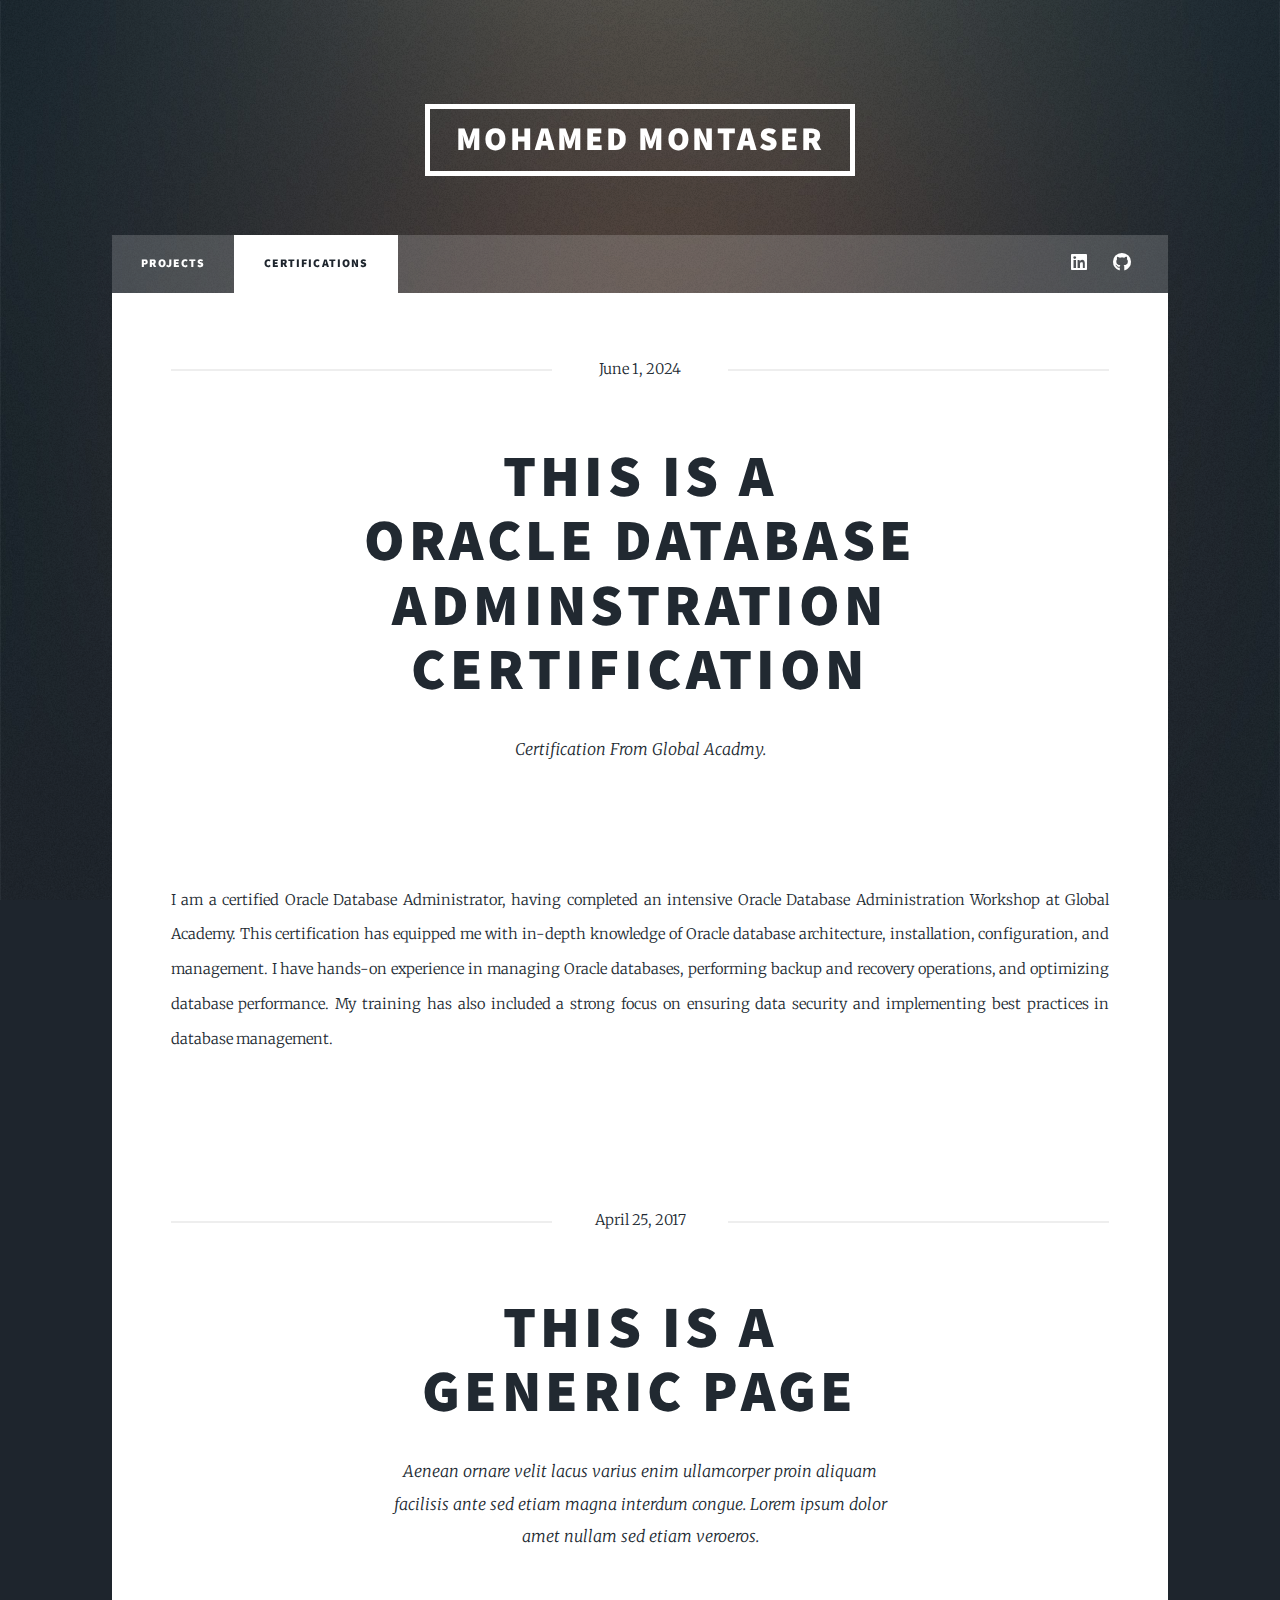
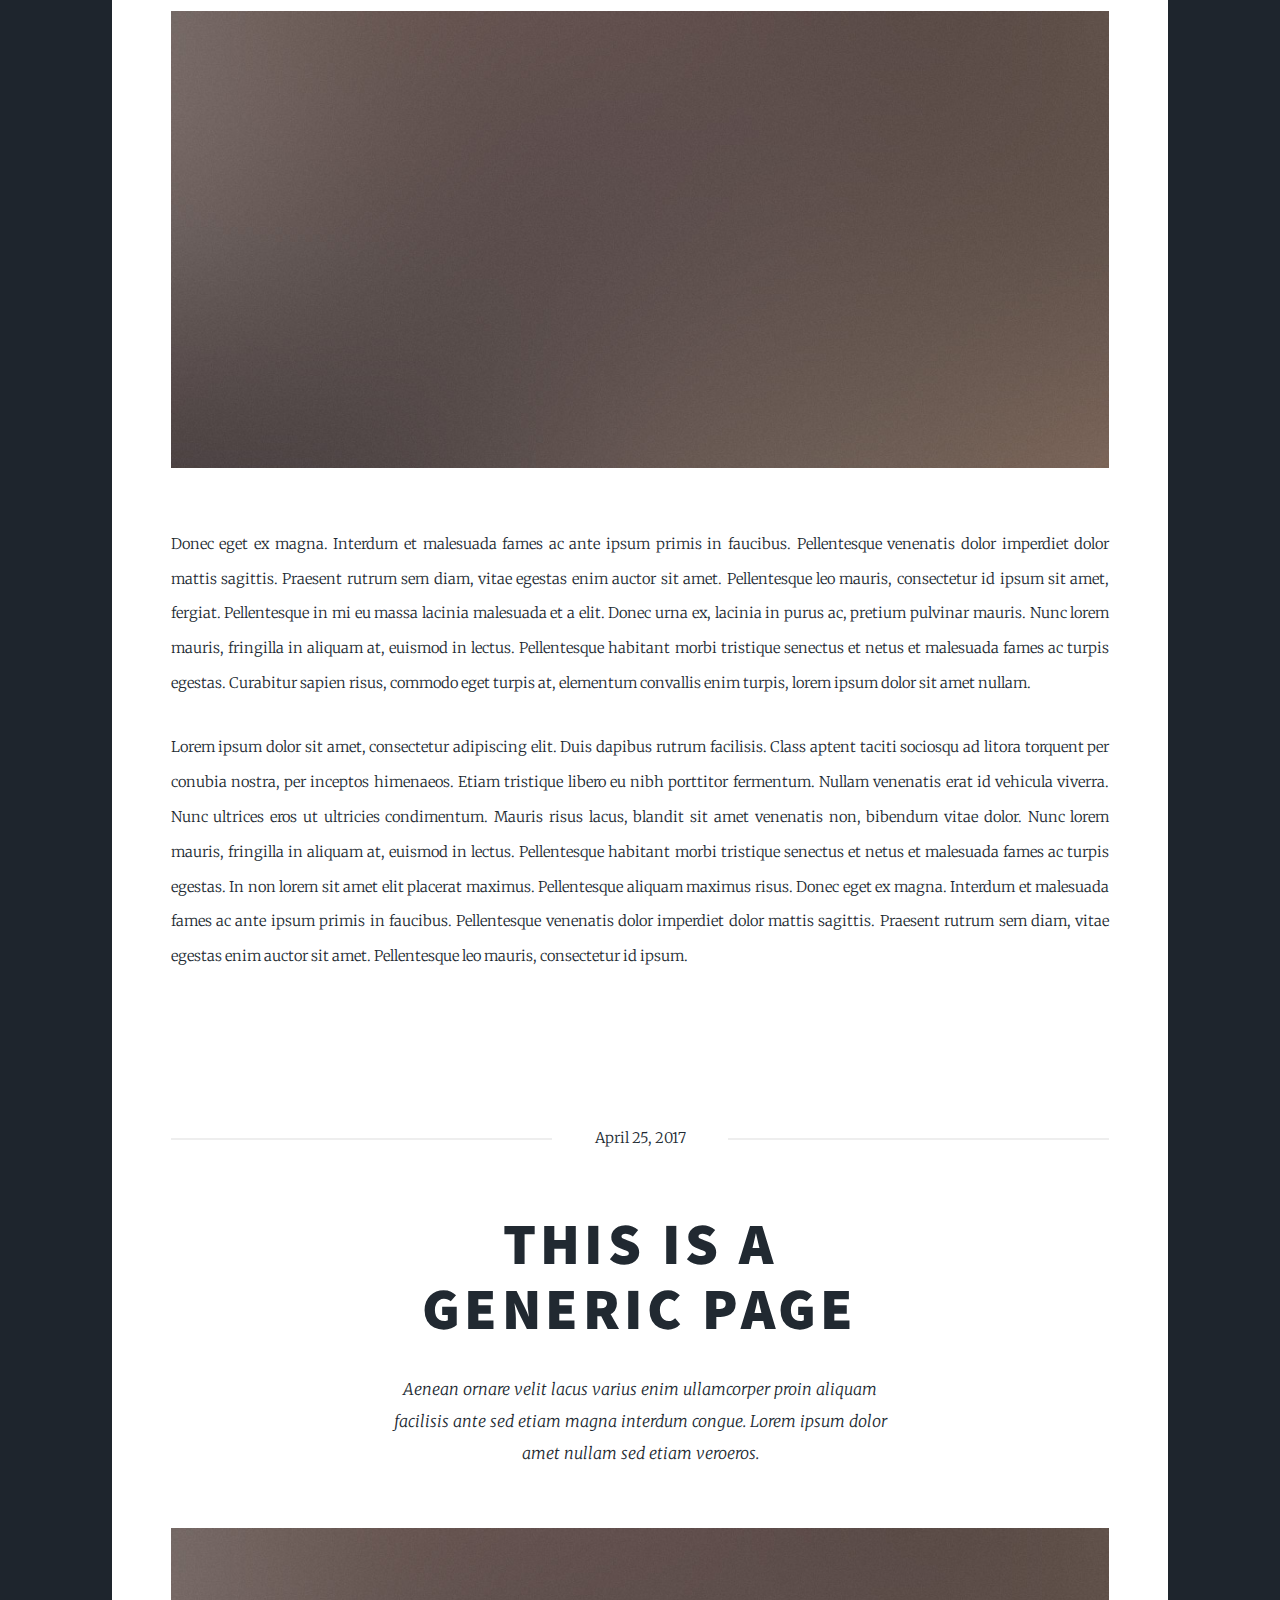
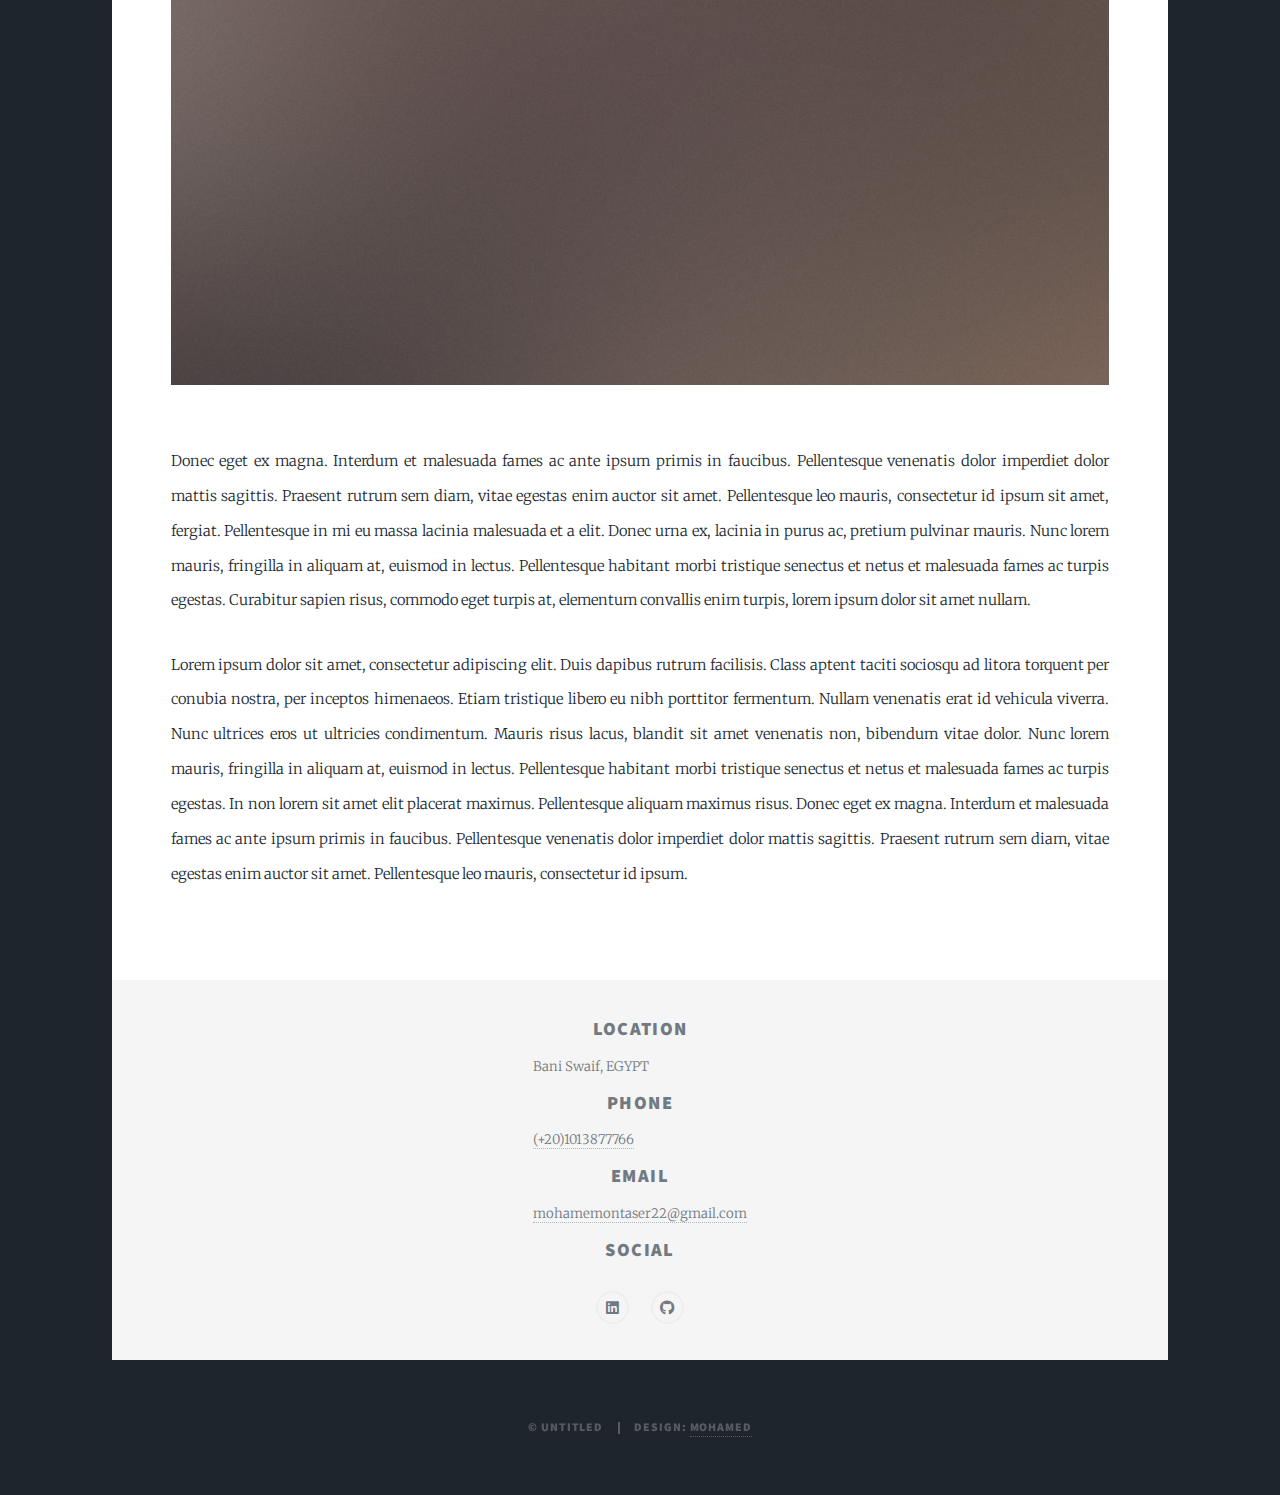
==== commit b4d21c44: "Update generic.html" ====
--- a/generic.html
+++ b/generic.html
@@ -19,25 +19,59 @@
 
 				<!-- Header -->
 					<header id="header">
-						<a href="index.html" class="logo">Massively</a>
+						<a href="index.html" class="logo">Mohamed Montaser</a>
 					</header>
 
 				<!-- Nav -->
 					<nav id="nav">
 						<ul class="links">
-							<li><a href="index.html">This is Massively</a></li>
-							<li class="active"><a href="generic.html">Generic Page</a></li>
-							<li><a href="elements.html">Elements Reference</a></li>
+							<li><a href="index.html">PROJECTS</a></li>
+							<li class="active"><a href="generic.html">Certifications</a></li>
+							
 						</ul>
 						<ul class="icons">
-							<li><a href="#" class="icon brands fa-twitter"><span class="label">Twitter</span></a></li>
-							<li><a href="#" class="icon brands fa-facebook-f"><span class="label">Facebook</span></a></li>
-							<li><a href="#" class="icon brands fa-instagram"><span class="label">Instagram</span></a></li>
-							<li><a href="#" class="icon brands fa-github"><span class="label">GitHub</span></a></li>
+							<li><a href="https://www.linkedin.com/in/mohamed-montaser-401403300/" class="icon brands alt fa-linkedin"><span class="label">linkedin</span></a></li>
+							<li><a href="https://github.com/MohamedM416" class="icon brands alt fa-github"><span class="label">GitHub</span></a></li>
 						</ul>
 					</nav>
 
 				<!-- Main -->
+					<div id="main">
+
+						<!-- Post -->
+							<section class="post">
+								<header class="major">
+									<span class="date">June 1, 2024</span>
+									<h1>This is a<br />
+									Oracle Database Adminstration Certification</h1>
+									<p>Certification From Global Acadmy.</p>
+								</header>
+								<div class="image main"><img src="./images/IMG-20240714-WA0024.jpg" alt="" /></div>
+								<p>I am a certified Oracle Database Administrator, having completed an intensive Oracle Database Administration Workshop at Global Academy. This certification has equipped me with in-depth knowledge of Oracle database architecture, installation, configuration, and management. I have hands-on experience in managing Oracle databases, performing backup and recovery operations, and optimizing database performance. My training has also included a strong focus on ensuring data security and implementing best practices in database management.</p>
+							</section>
+
+					</div>
+
+					<div id="main">
+
+						<!-- Post -->
+							<section class="post">
+								<header class="major">
+									<span class="date">April 25, 2017</span>
+									<h1>This is a<br />
+									Generic Page</h1>
+									<p>Aenean ornare velit lacus varius enim ullamcorper proin aliquam<br />
+									facilisis ante sed etiam magna interdum congue. Lorem ipsum dolor<br />
+									amet nullam sed etiam veroeros.</p>
+								</header>
+								<div class="image main"><img src="images/pic01.jpg" alt="" /></div>
+								<p>Donec eget ex magna. Interdum et malesuada fames ac ante ipsum primis in faucibus. Pellentesque venenatis dolor imperdiet dolor mattis sagittis. Praesent rutrum sem diam, vitae egestas enim auctor sit amet. Pellentesque leo mauris, consectetur id ipsum sit amet, fergiat. Pellentesque in mi eu massa lacinia malesuada et a elit. Donec urna ex, lacinia in purus ac, pretium pulvinar mauris. Nunc lorem mauris, fringilla in aliquam at, euismod in lectus. Pellentesque habitant morbi tristique senectus et netus et malesuada fames ac turpis egestas. Curabitur sapien risus, commodo eget turpis at, elementum convallis enim turpis, lorem ipsum dolor sit amet nullam.</p>
+								<p>Lorem ipsum dolor sit amet, consectetur adipiscing elit. Duis dapibus rutrum facilisis. Class aptent taciti sociosqu ad litora torquent per conubia nostra, per inceptos himenaeos. Etiam tristique libero eu nibh porttitor fermentum. Nullam venenatis erat id vehicula viverra. Nunc ultrices eros ut ultricies condimentum. Mauris risus lacus, blandit sit amet venenatis non, bibendum vitae dolor. Nunc lorem mauris, fringilla in aliquam at, euismod in lectus. Pellentesque habitant morbi tristique senectus et netus et malesuada fames ac turpis egestas. In non lorem sit amet elit placerat maximus. Pellentesque aliquam maximus risus. Donec eget ex magna. Interdum et malesuada fames ac ante ipsum primis in faucibus. Pellentesque venenatis dolor imperdiet dolor mattis sagittis. Praesent rutrum sem diam, vitae egestas enim auctor sit amet. Pellentesque leo mauris, consectetur id ipsum.</p>
+							</section>
+
+					</div>
+
+
 					<div id="main">
 
 						<!-- Post -->
@@ -58,60 +92,39 @@
 					</div>
 
 				<!-- Footer -->
-					<footer id="footer">
+				<footer id="footer">
+					<section>
+				
+					</section>
+					<section class="split contact">
+						<section class="alt">
+							<h3>LOCATION</h3>
+							<p>Bani Swaif, EGYPT</p>
+						</section>
 						<section>
-							<form method="post" action="#">
-								<div class="fields">
-									<div class="field">
-										<label for="name">Name</label>
-										<input type="text" name="name" id="name" />
-									</div>
-									<div class="field">
-										<label for="email">Email</label>
-										<input type="text" name="email" id="email" />
-									</div>
-									<div class="field">
-										<label for="message">Message</label>
-										<textarea name="message" id="message" rows="3"></textarea>
-									</div>
-								</div>
-								<ul class="actions">
-									<li><input type="submit" value="Send Message" /></li>
-								</ul>
-							</form>
+							<h3>Phone</h3>
+							<p><a href="#">(+20)1013877766</a></p>
 						</section>
-						<section class="split contact">
-							<section class="alt">
-								<h3>Address</h3>
-								<p>1234 Somewhere Road #87257<br />
-								Nashville, TN 00000-0000</p>
-							</section>
-							<section>
-								<h3>Phone</h3>
-								<p><a href="#">(000) 000-0000</a></p>
-							</section>
-							<section>
-								<h3>Email</h3>
-								<p><a href="#">info@untitled.tld</a></p>
-							</section>
-							<section>
-								<h3>Social</h3>
-								<ul class="icons alt">
-									<li><a href="#" class="icon brands alt fa-twitter"><span class="label">Twitter</span></a></li>
-									<li><a href="#" class="icon brands alt fa-facebook-f"><span class="label">Facebook</span></a></li>
-									<li><a href="#" class="icon brands alt fa-instagram"><span class="label">Instagram</span></a></li>
-									<li><a href="#" class="icon brands alt fa-github"><span class="label">GitHub</span></a></li>
-								</ul>
-							</section>
+						<section>
+							<h3>Email</h3>
+							<p><a href="#">mohamemontaser22@gmail.com</a></p>
 						</section>
-					</footer>
+						<section>
+							<h3>Social</h3>
+							<ul class="icons alt">
+								<li><a href="https://www.linkedin.com/in/mohamed-montaser-401403300/" class="icon brands alt fa-linkedin"><span class="label">linkedin</span></a></li>
+								<li><a href="https://github.com/MohamedM416" class="icon brands alt fa-github"><span class="label">GitHub</span></a></li>
+							</ul>
+						</section>
+					</section>
+				</footer>
 
-				<!-- Copyright -->
-					<div id="copyright">
-						<ul><li>&copy; Untitled</li><li>Design: <a href="https://html5up.net">HTML5 UP</a></li></ul>
-					</div>
+			<!-- Copyright -->
+				<div id="copyright">
+					<ul><li>&copy; Untitled</li><li>Design: <a href="https://www.linkedin.com/in/mohamed-montaser-401403300/">Mohamed</a></li></ul>
+				</div>
 
-			</div>
+		</div>
 
 		<!-- Scripts -->
 			<script src="assets/js/jquery.min.js"></script>
@@ -123,4 +136,4 @@
 			<script src="assets/js/main.js"></script>
 
 	</body>
-</html>+</html>
--- a/assets/css/main.css
+++ b/assets/css/main.css
@@ -3946,441 +3946,85 @@
 		}
 
 /* Footer */
-
-	#footer {
-		color: #717981;
-		display: -moz-flex;
-		display: -webkit-flex;
-		display: -ms-flex;
-		display: flex;
-		background-color: #f5f5f5;
-		color: #909498;
-		cursor: default;
-		position: relative;
-		margin: 0 auto;
-		width: calc(100% - 4rem);
-		max-width: 72rem;
-		z-index: 2;
-	}
-
-		#footer input, #footer select, #footer textarea {
-			color: #717981;
-		}
-
-		#footer a {
-			color: #717981;
-			border-bottom-color: rgba(113, 121, 129, 0.5);
-		}
-
-			#footer a:hover {
-				border-bottom-color: transparent;
-				color: #18bfef !important;
-			}
-
-		#footer strong, #footer b {
-			color: #717981;
-		}
-
-		#footer h1, #footer h2, #footer h3, #footer h4, #footer h5, #footer h6 {
-			color: #717981;
-		}
-
-		#footer blockquote {
-			border-left-color: #e2e2e2;
-		}
-
-		#footer code {
-			background: rgba(220, 220, 220, 0.5);
-			border-color: #e2e2e2;
-		}
-
-		#footer hr {
-			border-bottom-color: #e2e2e2;
-		}
-
-		#footer .box {
-			border-color: #e2e2e2;
-		}
-
-		#footer input[type="submit"],
-		#footer input[type="reset"],
-		#footer input[type="button"],
-		#footer button,
-		#footer .button {
-			background-color: transparent;
-			box-shadow: inset 0 0 0 2px #717981;
-			color: #717981 !important;
-		}
-
-			#footer input[type="submit"]:hover,
-			#footer input[type="reset"]:hover,
-			#footer input[type="button"]:hover,
-			#footer button:hover,
-			#footer .button:hover {
-				box-shadow: inset 0 0 0 2px #18bfef;
-				color: #18bfef !important;
-			}
-
-			#footer input[type="submit"].primary,
-			#footer input[type="reset"].primary,
-			#footer input[type="button"].primary,
-			#footer button.primary,
-			#footer .button.primary {
-				background-color: #717981;
-				box-shadow: none;
-				color: #f5f5f5 !important;
-			}
-
-				#footer input[type="submit"].primary:hover,
-				#footer input[type="reset"].primary:hover,
-				#footer input[type="button"].primary:hover,
-				#footer button.primary:hover,
-				#footer .button.primary:hover {
-					background-color: #18bfef;
-				}
-
-		#footer label {
-			color: #717981;
-		}
-
-		#footer input[type="text"],
-		#footer input[type="password"],
-		#footer input[type="email"],
-		#footer select,
-		#footer textarea {
-			border-color: #e2e2e2;
-		}
-
-			#footer input[type="text"]:focus,
-			#footer input[type="password"]:focus,
-			#footer input[type="email"]:focus,
-			#footer select:focus,
-			#footer textarea:focus {
-				border-color: #18bfef;
-			}
-
-		#footer select {
-			background-image: url("data:image/svg+xml;charset=utf8,%3Csvg xmlns='http://www.w3.org/2000/svg' width='40' height='40' preserveAspectRatio='none' viewBox='0 0 40 40'%3E%3Cpath d='M9.4,12.3l10.4,10.4l10.4-10.4c0.2-0.2,0.5-0.4,0.9-0.4c0.3,0,0.6,0.1,0.9,0.4l3.3,3.3c0.2,0.2,0.4,0.5,0.4,0.9 c0,0.4-0.1,0.6-0.4,0.9L20.7,31.9c-0.2,0.2-0.5,0.4-0.9,0.4c-0.3,0-0.6-0.1-0.9-0.4L4.3,17.3c-0.2-0.2-0.4-0.5-0.4-0.9 c0-0.4,0.1-0.6,0.4-0.9l3.3-3.3c0.2-0.2,0.5-0.4,0.9-0.4S9.1,12.1,9.4,12.3z' fill='%23e2e2e2' /%3E%3C/svg%3E");
-		}
-
-			#footer select option {
-				background-color: #f5f5f5;
-				color: #717981;
-			}
-
-		#footer .select-wrapper:before {
-			color: #e2e2e2;
-		}
-
-		#footer input[type="checkbox"] + label,
-		#footer input[type="radio"] + label {
-			color: #717981;
-		}
-
-			#footer input[type="checkbox"] + label:before,
-			#footer input[type="radio"] + label:before {
-				border-color: #e2e2e2;
-			}
-
-		#footer input[type="checkbox"]:checked + label:before,
-		#footer input[type="radio"]:checked + label:before {
-			background-color: #717981;
-			border-color: #717981;
-			color: #f5f5f5;
-		}
-
-		#footer input[type="checkbox"]:focus + label:before,
-		#footer input[type="radio"]:focus + label:before {
-			border-color: #18bfef;
-		}
-
-		#footer ::-webkit-input-placeholder {
-			color: #b3b7bb !important;
-		}
-
-		#footer :-moz-placeholder {
-			color: #b3b7bb !important;
-		}
-
-		#footer ::-moz-placeholder {
-			color: #b3b7bb !important;
-		}
-
-		#footer :-ms-input-placeholder {
-			color: #b3b7bb !important;
-		}
-
-		#footer .formerize-placeholder {
-			color: #b3b7bb !important;
-		}
-
-		#footer ul.divided li {
-			border-top-color: #e2e2e2;
-		}
-
-		#footer ul.icons li a.icon:hover:before {
-			color: #18bfef;
-		}
-
-		#footer ul.icons.alt li .icon:before {
-			box-shadow: inset 0 0 0 2px #e2e2e2;
-		}
-
-		#footer ul.icons.alt li a.icon:hover:before {
-			box-shadow: inset 0 0 0 2px #18bfef;
-		}
-
-		#footer header.major .date:before, #footer header.major .date:after {
-			border-top-color: #e2e2e2;
-		}
-
-		#footer table tbody tr {
-			border-color: #e2e2e2;
-		}
-
-			#footer table tbody tr:nth-child(2n + 1) {
-				background-color: rgba(220, 220, 220, 0.5);
-			}
-
-		#footer table th {
-			color: #717981;
-		}
-
-		#footer table thead {
-			border-bottom-color: #e2e2e2;
-		}
-
-		#footer table tfoot {
-			border-top-color: #e2e2e2;
-		}
-
-		#footer table.alt tbody tr td {
-			border-color: #e2e2e2;
-		}
-
-		#footer .pagination a, #footer .pagination span {
-			border-color: #e2e2e2;
-		}
-
-		#footer .pagination a {
-			color: #717981 !important;
-		}
-
-			#footer .pagination a:hover {
-				color: #18bfef !important;
-				border-color: #18bfef;
-				z-index: 1;
-			}
-
-				#footer .pagination a:hover + a,
-				#footer .pagination a:hover + span {
-					border-left-color: #18bfef;
-				}
-
-			#footer .pagination a.active {
-				background-color: #e2e2e2;
-			}
-
-		#footer .pagination span {
-			color: #e2e2e2;
-		}
-
-		#footer > section {
-			-moz-flex-basis: 50%;
-			-webkit-flex-basis: 50%;
-			-ms-flex-basis: 50%;
-			flex-basis: 50%;
-			-moz-flex-grow: 1;
-			-webkit-flex-grow: 1;
-			-ms-flex-grow: 1;
-			flex-grow: 1;
-			-moz-flex-shrink: 1;
-			-webkit-flex-shrink: 1;
-			-ms-flex-shrink: 1;
-			flex-shrink: 1;
-			padding: 4rem 4rem 2rem 4rem ;
-			border-left: solid 2px #e2e2e2;
-		}
-
-			#footer > section:first-child {
-				border-left: 0;
-			}
-
-			#footer > section.split {
-				display: -moz-flex;
-				display: -webkit-flex;
-				display: -ms-flex;
-				display: flex;
-				-moz-flex-direction: column;
-				-webkit-flex-direction: column;
-				-ms-flex-direction: column;
-				flex-direction: column;
-				padding: 0;
-			}
-
-				#footer > section.split > section {
-					padding: 3rem 4rem 1rem 4rem ;
-					border-top: solid 2px #e2e2e2;
-				}
-
-					#footer > section.split > section:first-child {
-						padding: 5rem 4rem 1rem 4rem ;
-						border-top: 0;
-					}
-
-					#footer > section.split > section:last-child {
-						padding: 3rem 4rem 3rem 4rem ;
-					}
-
-				#footer > section.split.contact > section {
-					display: -moz-flex;
-					display: -webkit-flex;
-					display: -ms-flex;
-					display: flex;
-					-moz-align-items: center;
-					-webkit-align-items: center;
-					-ms-align-items: center;
-					align-items: center;
-					padding: 3.15rem 4rem;
-				}
-
-					#footer > section.split.contact > section > * {
-						margin-bottom: 0;
-					}
-
-					#footer > section.split.contact > section > :first-child {
-						-moz-flex-shrink: 0;
-						-webkit-flex-shrink: 0;
-						-ms-flex-shrink: 0;
-						flex-shrink: 0;
-						-moz-flex-grow: 0;
-						-webkit-flex-grow: 0;
-						-ms-flex-grow: 0;
-						flex-grow: 0;
-						width: 6rem;
-					}
-
-					#footer > section.split.contact > section > :last-child {
-						-moz-flex-shrink: 1;
-						-webkit-flex-shrink: 1;
-						-ms-flex-shrink: 1;
-						flex-shrink: 1;
-						-moz-flex-grow: 1;
-						-webkit-flex-grow: 1;
-						-ms-flex-grow: 1;
-						flex-grow: 1;
-					}
-
-					#footer > section.split.contact > section:first-child {
-						padding: 4rem 4rem 3rem 4rem;
-					}
-
-					#footer > section.split.contact > section:last-child {
-						padding: 3rem 4rem 4rem 4rem;
-					}
-
-					#footer > section.split.contact > section.alt {
-						-moz-align-items: -moz-flex-start;
-						-webkit-align-items: -webkit-flex-start;
-						-ms-align-items: -ms-flex-start;
-						align-items: flex-start;
-					}
-
-						#footer > section.split.contact > section.alt > :last-child {
-							margin-top: -0.325rem;
-						}
-
-		#footer form label,
-		#footer h3,
-		#footer p {
-			font-size: 0.8rem;
-		}
-
-		@media screen and (max-width: 980px) {
-
-			#footer {
-				display: block;
-			}
-
-				#footer > section {
-					border-top: solid 2px #e2e2e2;
-				}
-
-					#footer > section:first-child {
-						border-top: 0;
-					}
-
-					#footer > section.split > section {
-						padding: 4rem 4rem 2rem 4rem ;
-					}
-
-						#footer > section.split > section:first-child {
-							padding: 4rem 4rem 2rem 4rem ;
-						}
-
-						#footer > section.split > section:last-child {
-							padding: 4rem 4rem 2rem 4rem ;
-						}
-
-					#footer > section.split.contact > section {
-						padding: 4rem;
-					}
-
-						#footer > section.split.contact > section:first-child {
-							padding: 4rem;
-						}
-
-						#footer > section.split.contact > section:last-child {
-							padding: 4rem;
-						}
-
-				#footer form label,
-				#footer h3,
-				#footer p {
-					font-size: 0.9rem;
-				}
-
-		}
-
-		@media screen and (max-width: 736px) {
-
-			#footer > section {
-				padding: 2rem 2rem 0.1rem 2rem ;
-			}
-
-				#footer > section.split > section {
-					padding: 2rem 2rem 0.1rem 2rem ;
-				}
-
-					#footer > section.split > section:first-child {
-						padding: 2rem 2rem 0.1rem 2rem ;
-					}
-
-					#footer > section.split > section:last-child {
-						padding: 2rem 2rem 0.1rem 2rem ;
-					}
-
-				#footer > section.split.contact > section {
-					padding: 2rem;
-				}
-
-					#footer > section.split.contact > section:first-child {
-						padding: 2rem;
-					}
-
-					#footer > section.split.contact > section:last-child {
-						padding: 2rem;
-					}
-
-		}
-
-		@media screen and (max-width: 480px) {
-
-			#footer {
-				width: 100%;
-			}
-
-		}
+#footer {
+    color: #717981;
+    display: flex;
+    flex-direction: column;
+    justify-content: center;
+    align-items: center;
+    background-color: #f5f5f5;
+    cursor: default;
+    position: relative;
+    margin: 0 auto;
+    width: calc(100% - 4rem);
+    max-width: 72rem;
+    z-index: 2;
+    padding: 2rem; /* Added padding for better spacing */
+    text-align: center; /* Center text alignment */
+}
+
+#footer a {
+    color: #717981;
+    border-bottom-color: rgba(113, 121, 129, 0.5);
+}
+
+#footer a:hover {
+    border-bottom-color: transparent;
+    color: #18bfef !important;
+}
+
+#footer h1, #footer h2, #footer h3, #footer h4, #footer h5, #footer h6 {
+    color: #717981;
+    margin: 0.5rem 0;
+}
+
+#footer p {
+    margin: 0.5rem 0;
+    font-size: 0.9rem;
+}
+
+#footer ul.icons {
+    list-style: none;
+    padding: 0;
+    margin: 1rem 0 0 0;
+    display: flex;
+    justify-content: center;
+    gap: 1rem;
+}
+
+#footer ul.icons li {
+    display: inline-block;
+}
+
+#footer ul.icons li a {
+    color: #717981;
+    font-size: 1.5rem;
+    text-decoration: none;
+}
+
+#footer ul.icons li a:hover {
+    color: #18bfef;
+}
+
+@media screen and (max-width: 980px) {
+    #footer {
+        padding: 2rem;
+    }
+}
+
+@media screen and (max-width: 736px) {
+    #footer {
+        padding: 2rem;
+    }
+}
+
+@media screen and (max-width: 480px) {
+    #footer {
+        width: 100%;
+        padding: 1rem;
+    }
+}
+
 
 	#copyright {
 		color: #ffffff;
@@ -4686,4 +4330,4 @@
 			visibility: visible;
 		}
 
-	}+	}
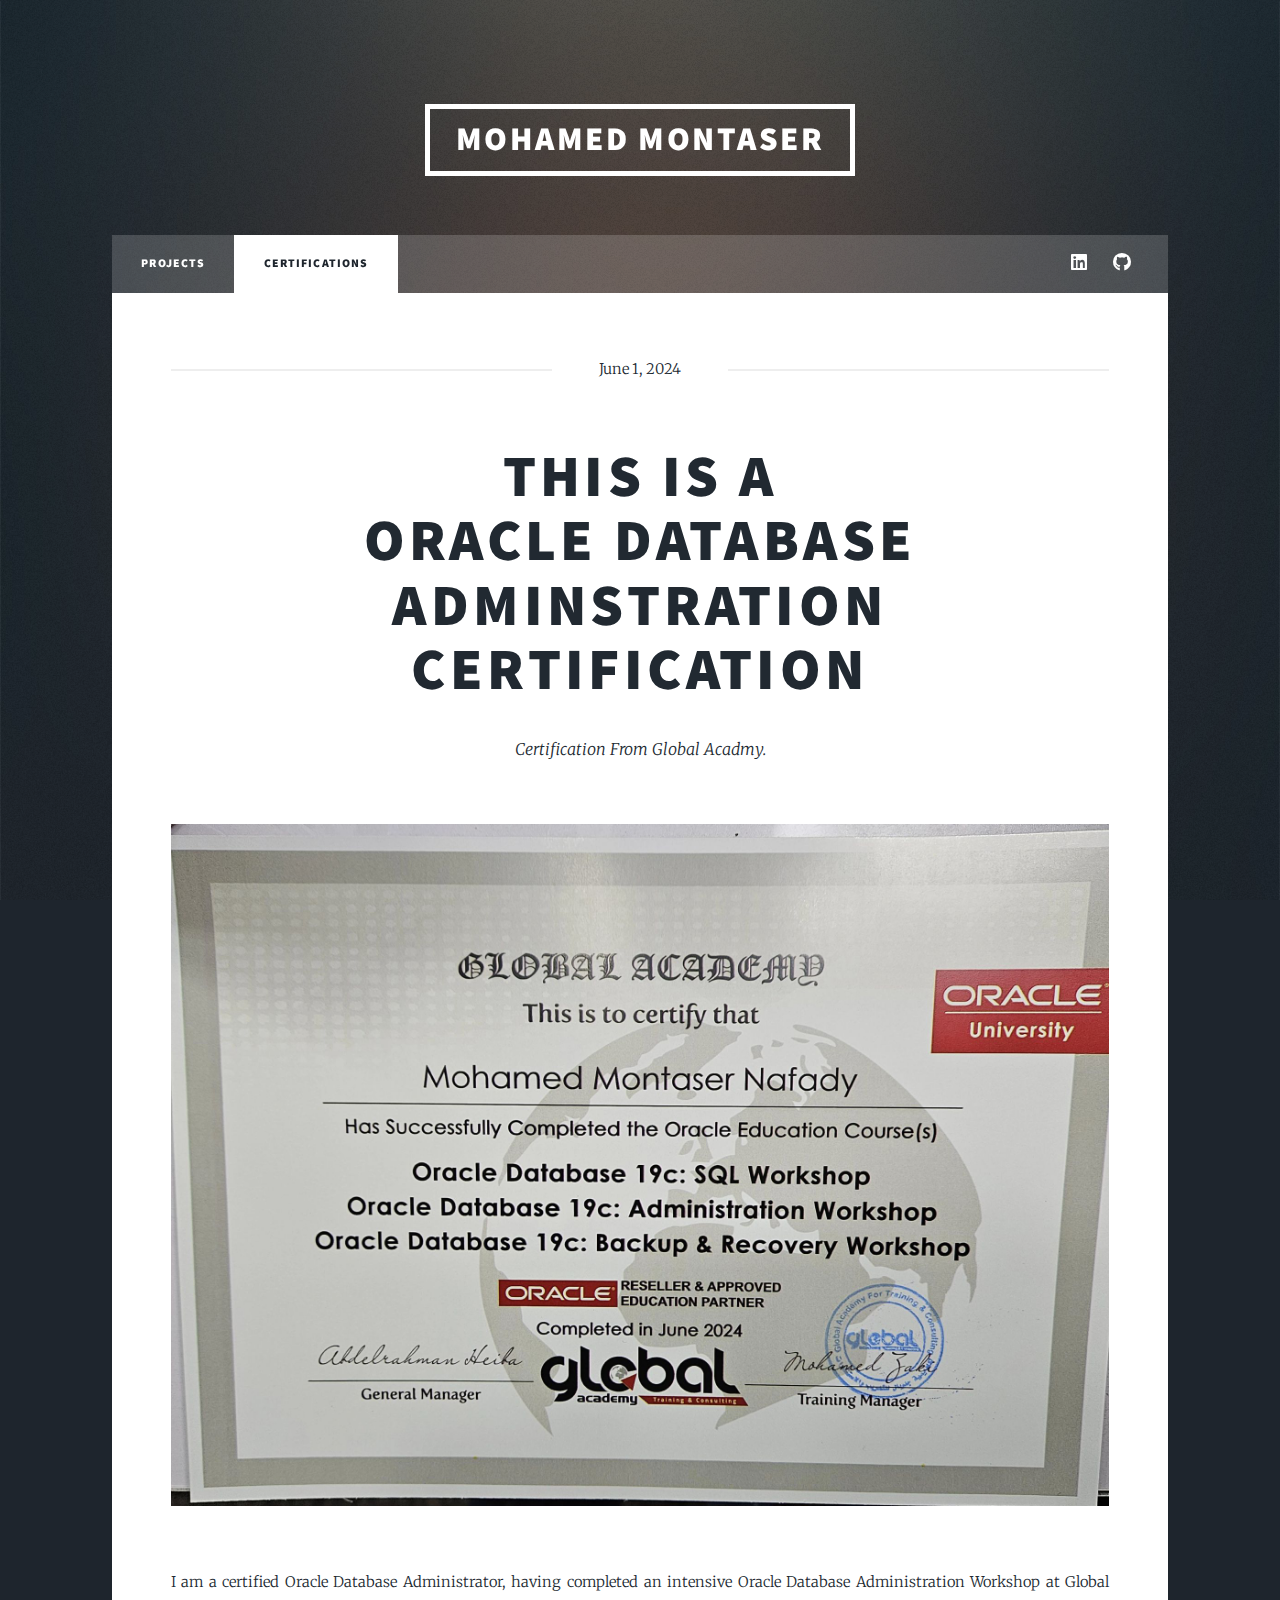
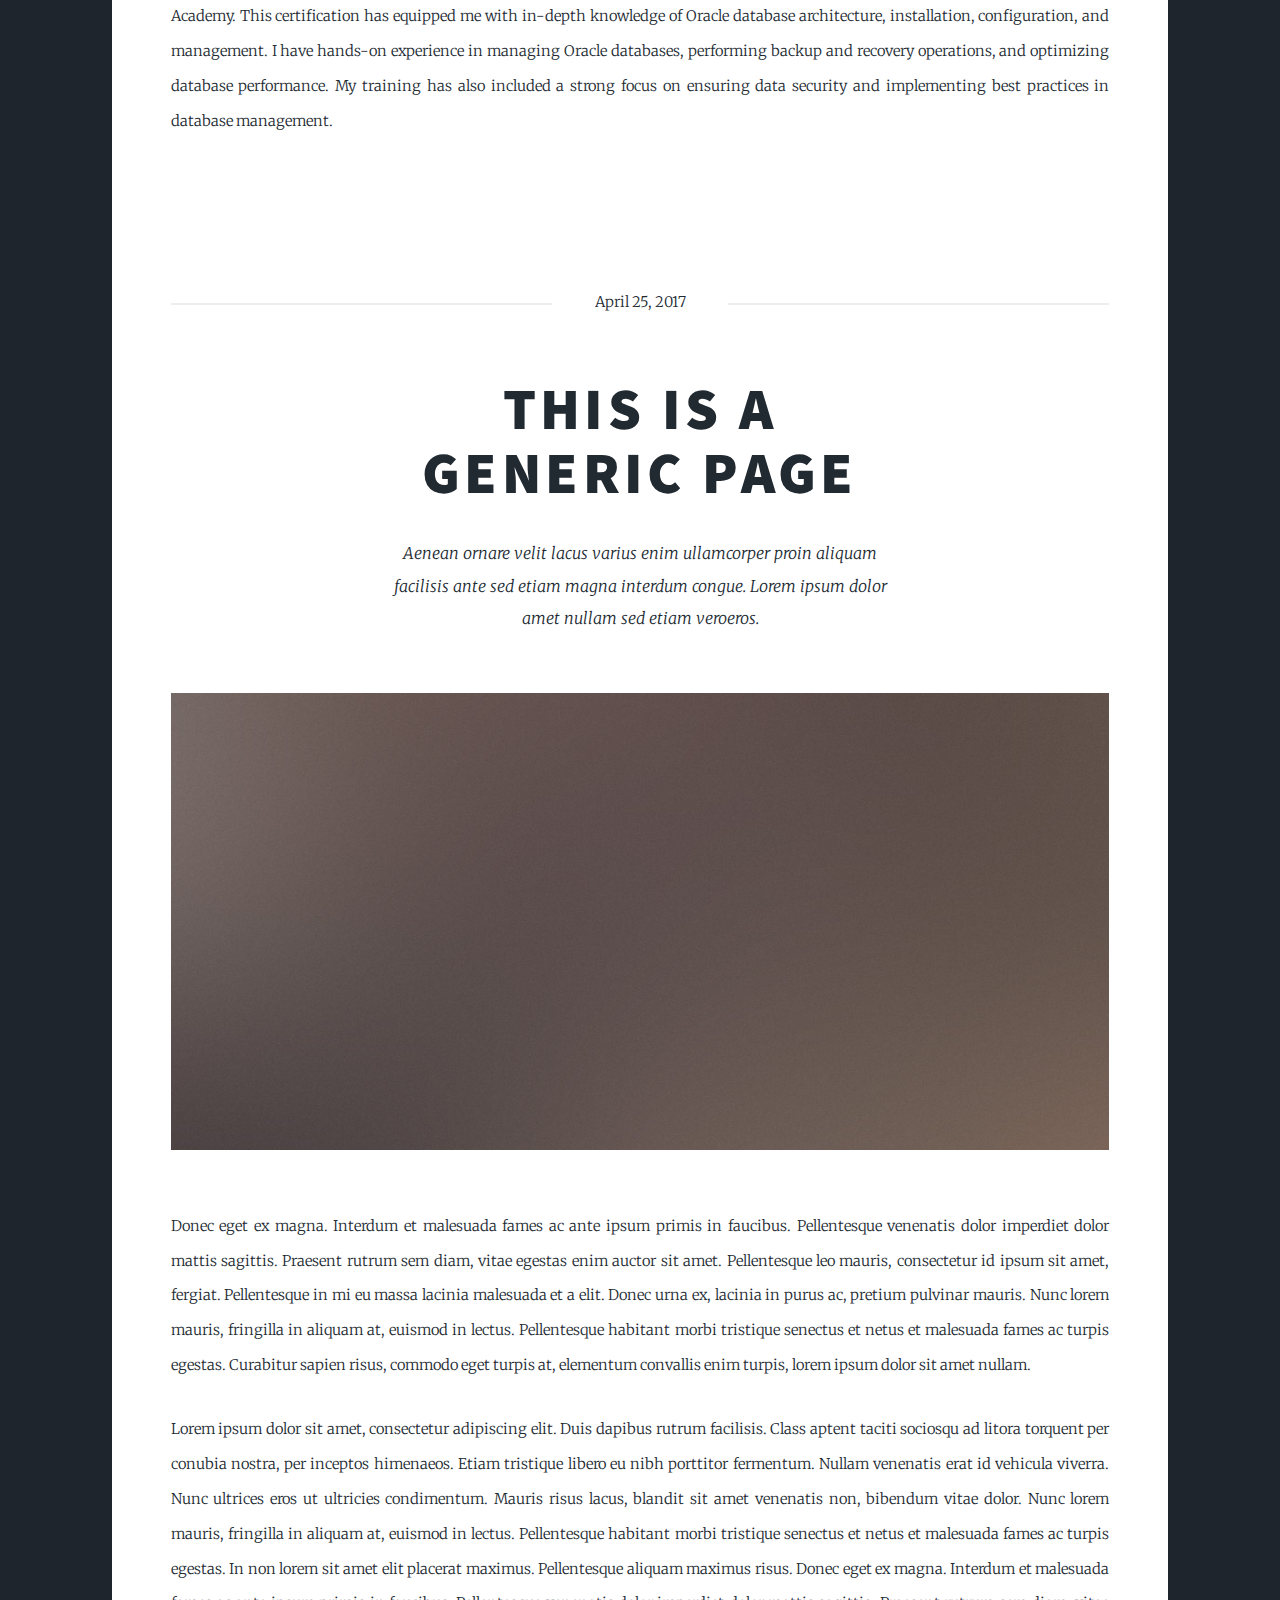
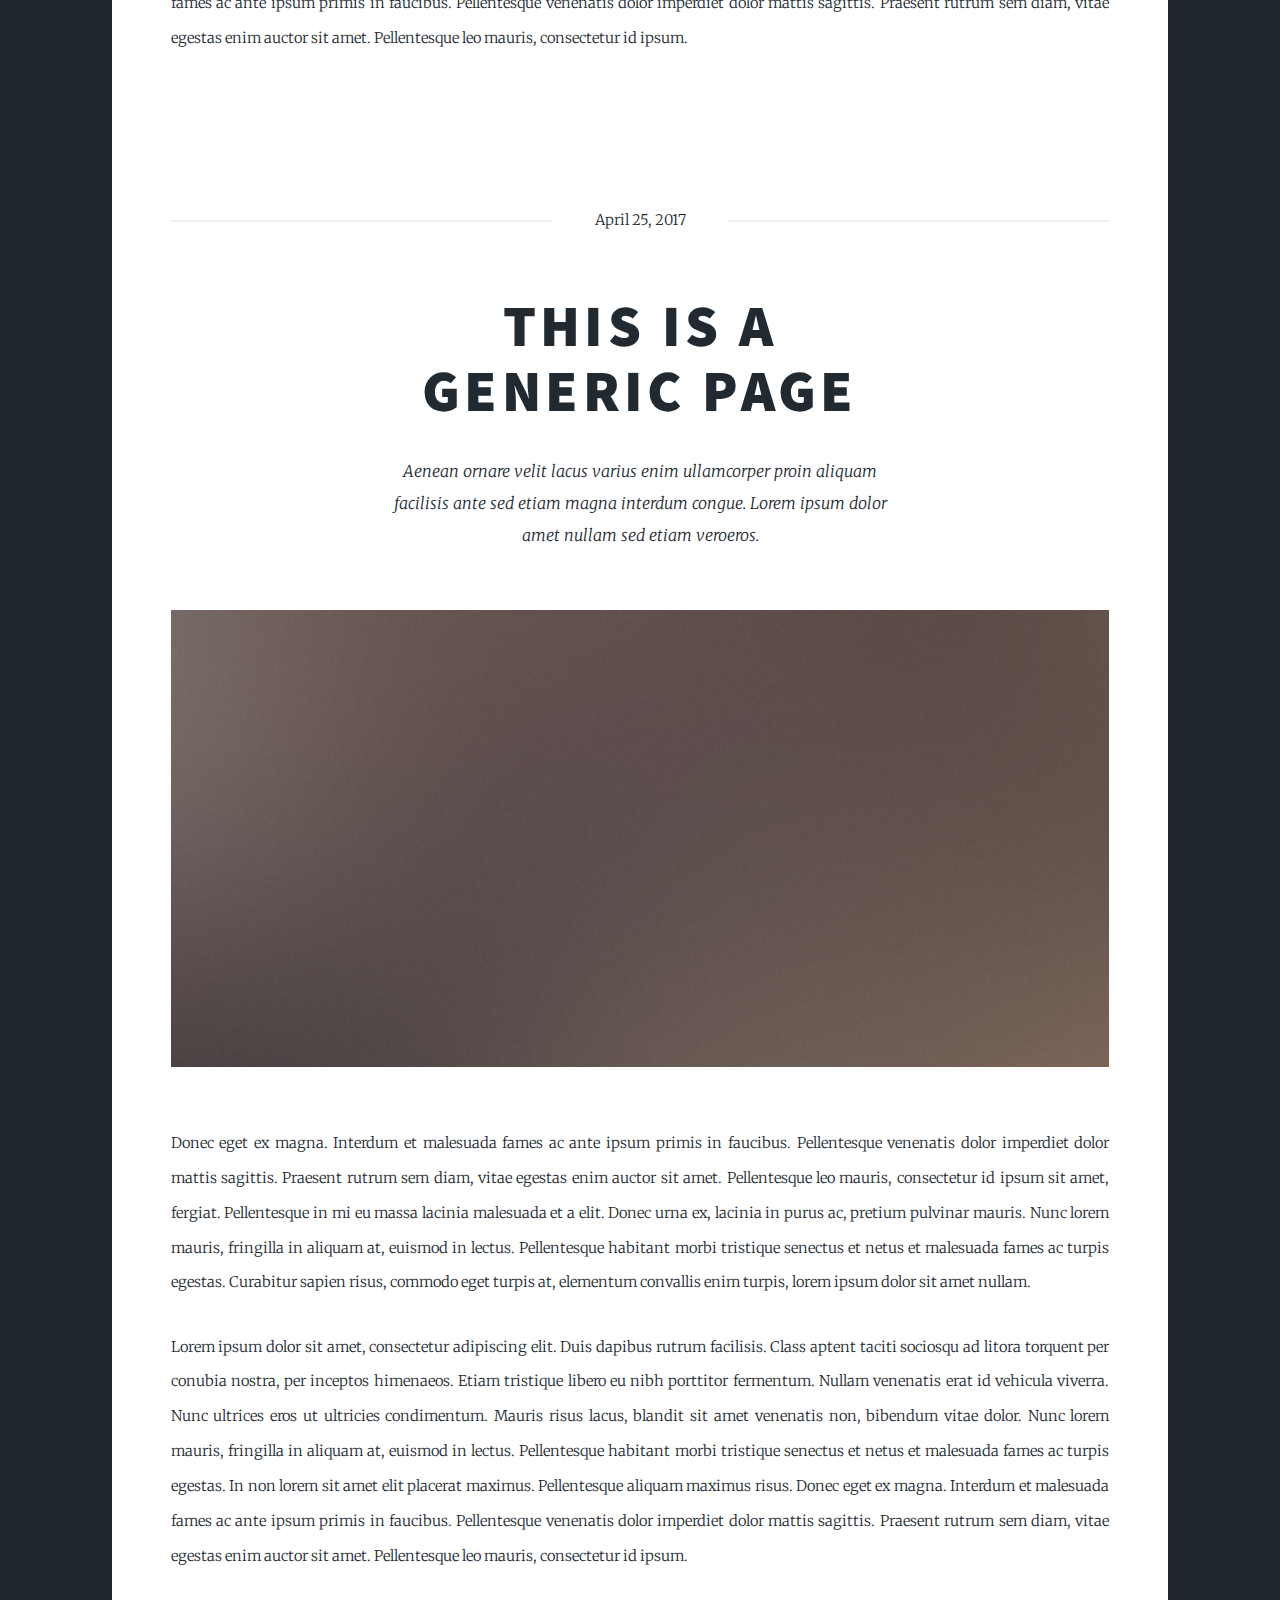
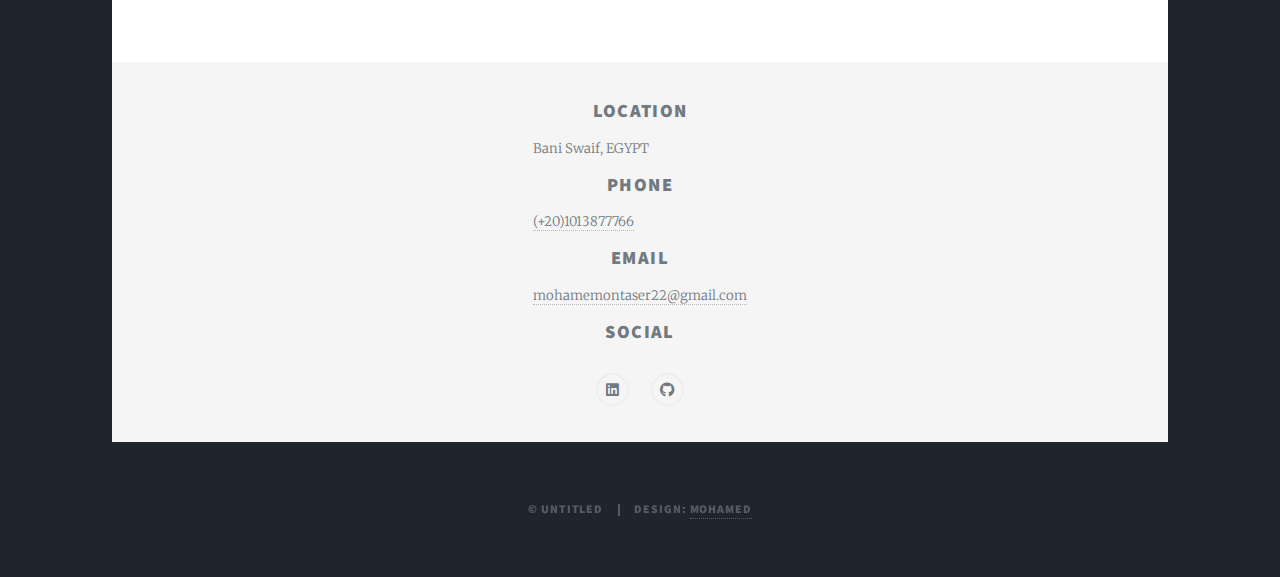
==== commit 54f38414: "Update generic.html" ====
--- a/generic.html
+++ b/generic.html
@@ -6,7 +6,7 @@
 -->
 <html>
 	<head>
-		<title>Generic Page - Massively by HTML5 UP</title>
+		<title>Mohamed Montaser Portfolio</title>
 		<meta charset="utf-8" />
 		<meta name="viewport" content="width=device-width, initial-scale=1, user-scalable=no" />
 		<link rel="stylesheet" href="assets/css/main.css" />
@@ -46,7 +46,7 @@
 									Oracle Database Adminstration Certification</h1>
 									<p>Certification From Global Acadmy.</p>
 								</header>
-								<div class="image main"><img src="./images/IMG-20240714-WA0024.jpg" alt="" /></div>
+								<div class="image main"><img src="./images/gggggg.jpeg" alt="" /></div>
 								<p>I am a certified Oracle Database Administrator, having completed an intensive Oracle Database Administration Workshop at Global Academy. This certification has equipped me with in-depth knowledge of Oracle database architecture, installation, configuration, and management. I have hands-on experience in managing Oracle databases, performing backup and recovery operations, and optimizing database performance. My training has also included a strong focus on ensuring data security and implementing best practices in database management.</p>
 							</section>
 
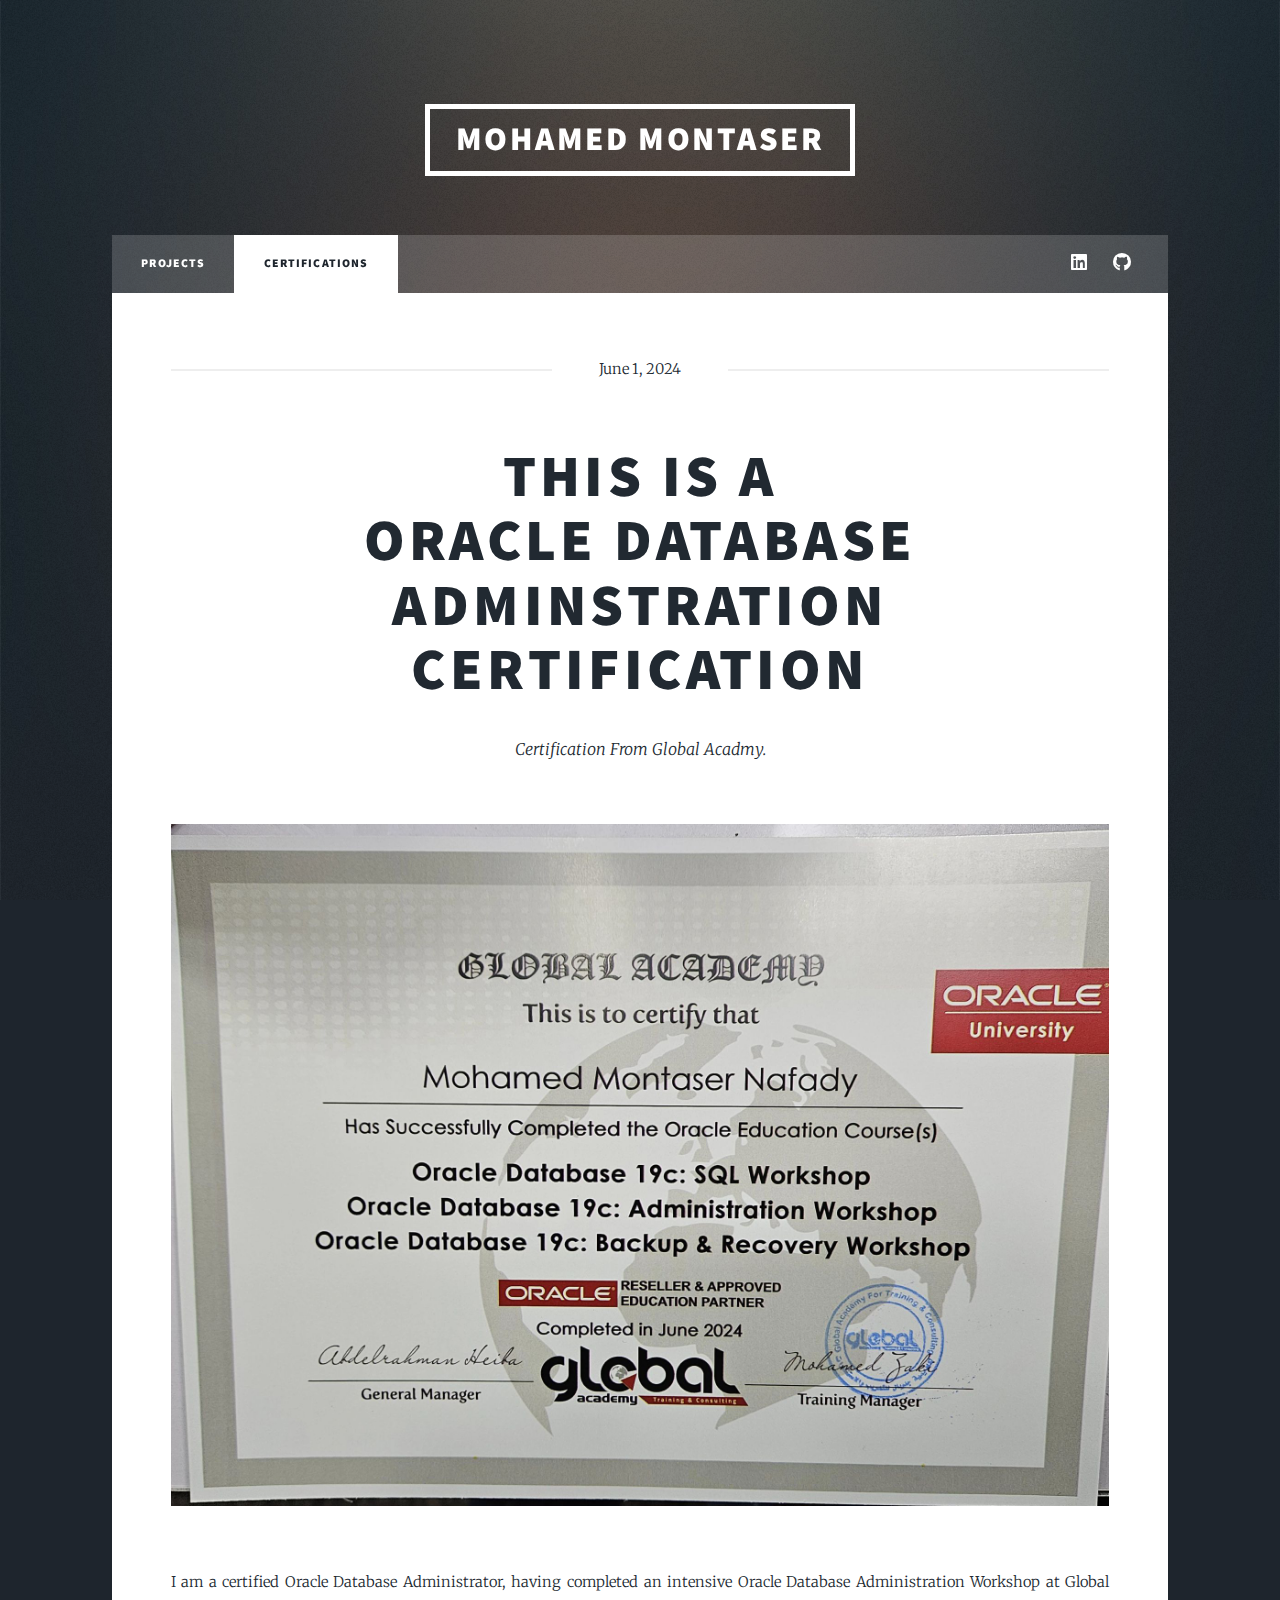
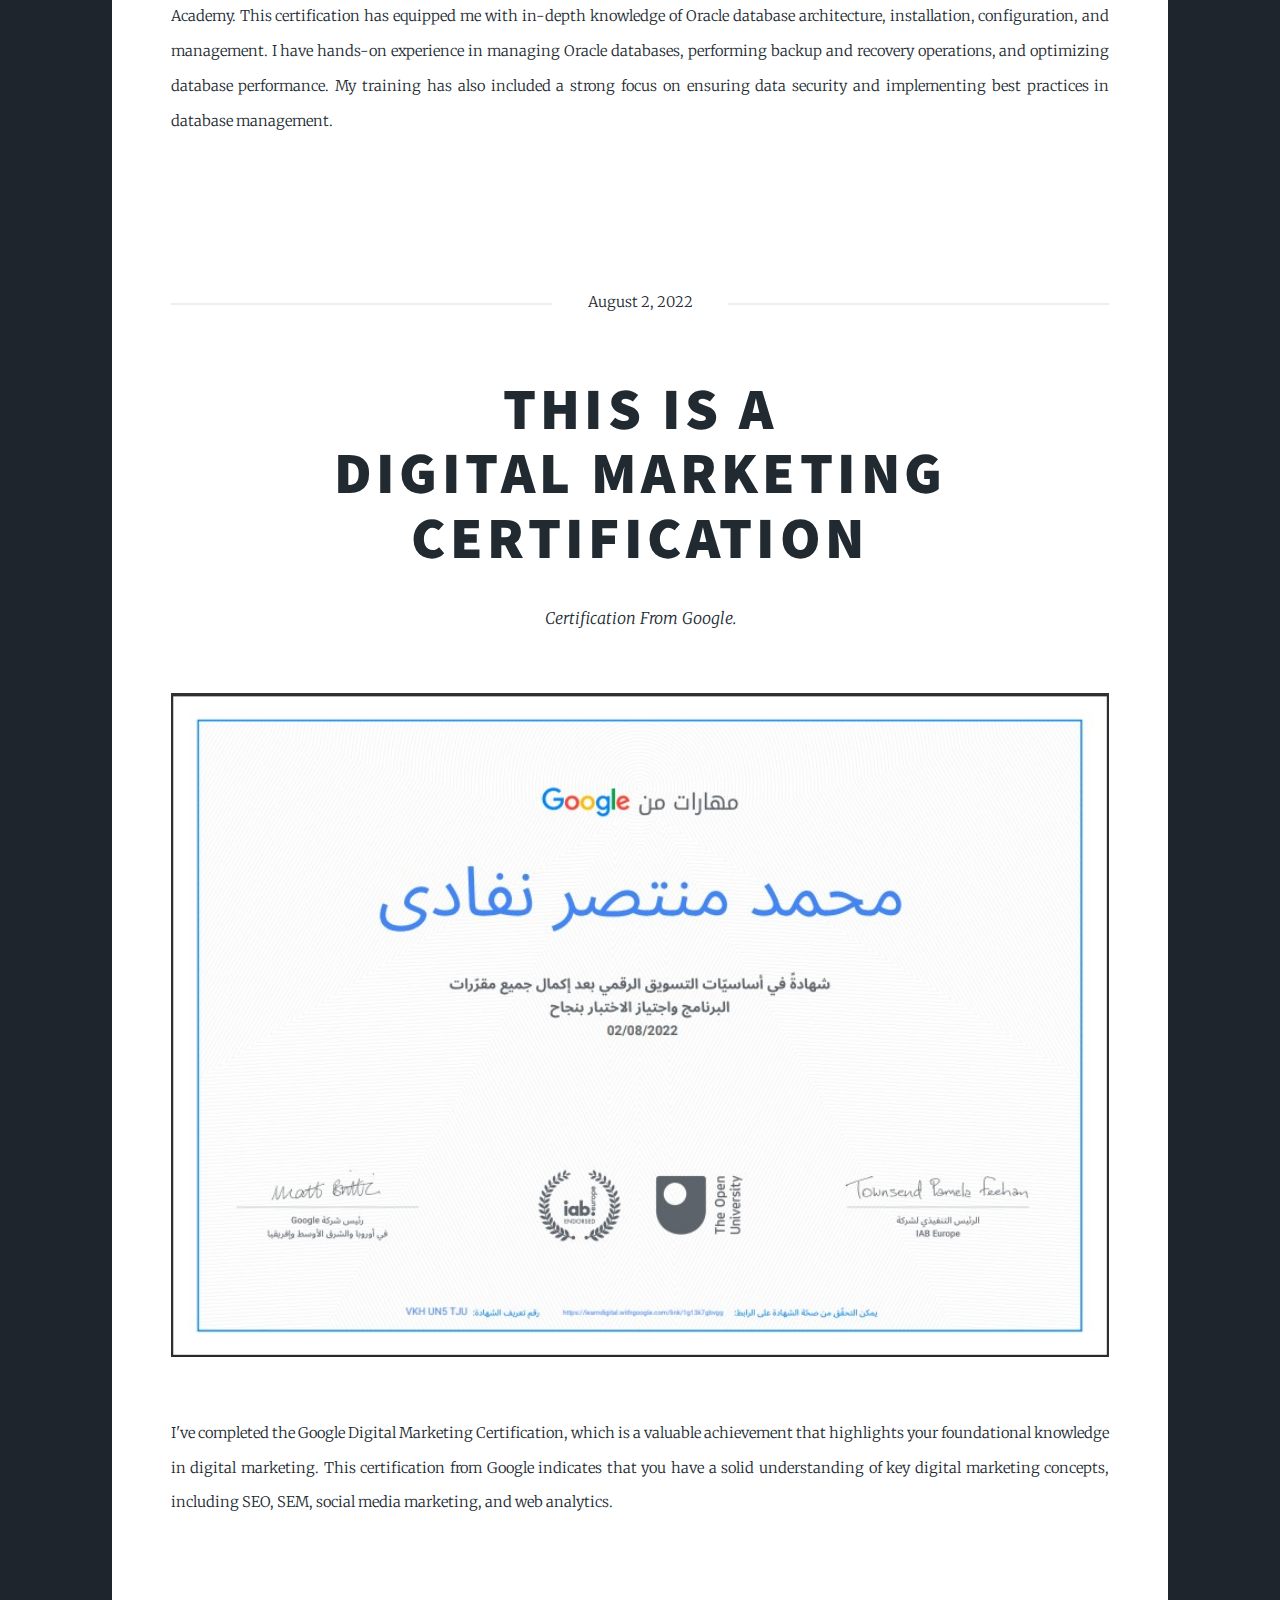
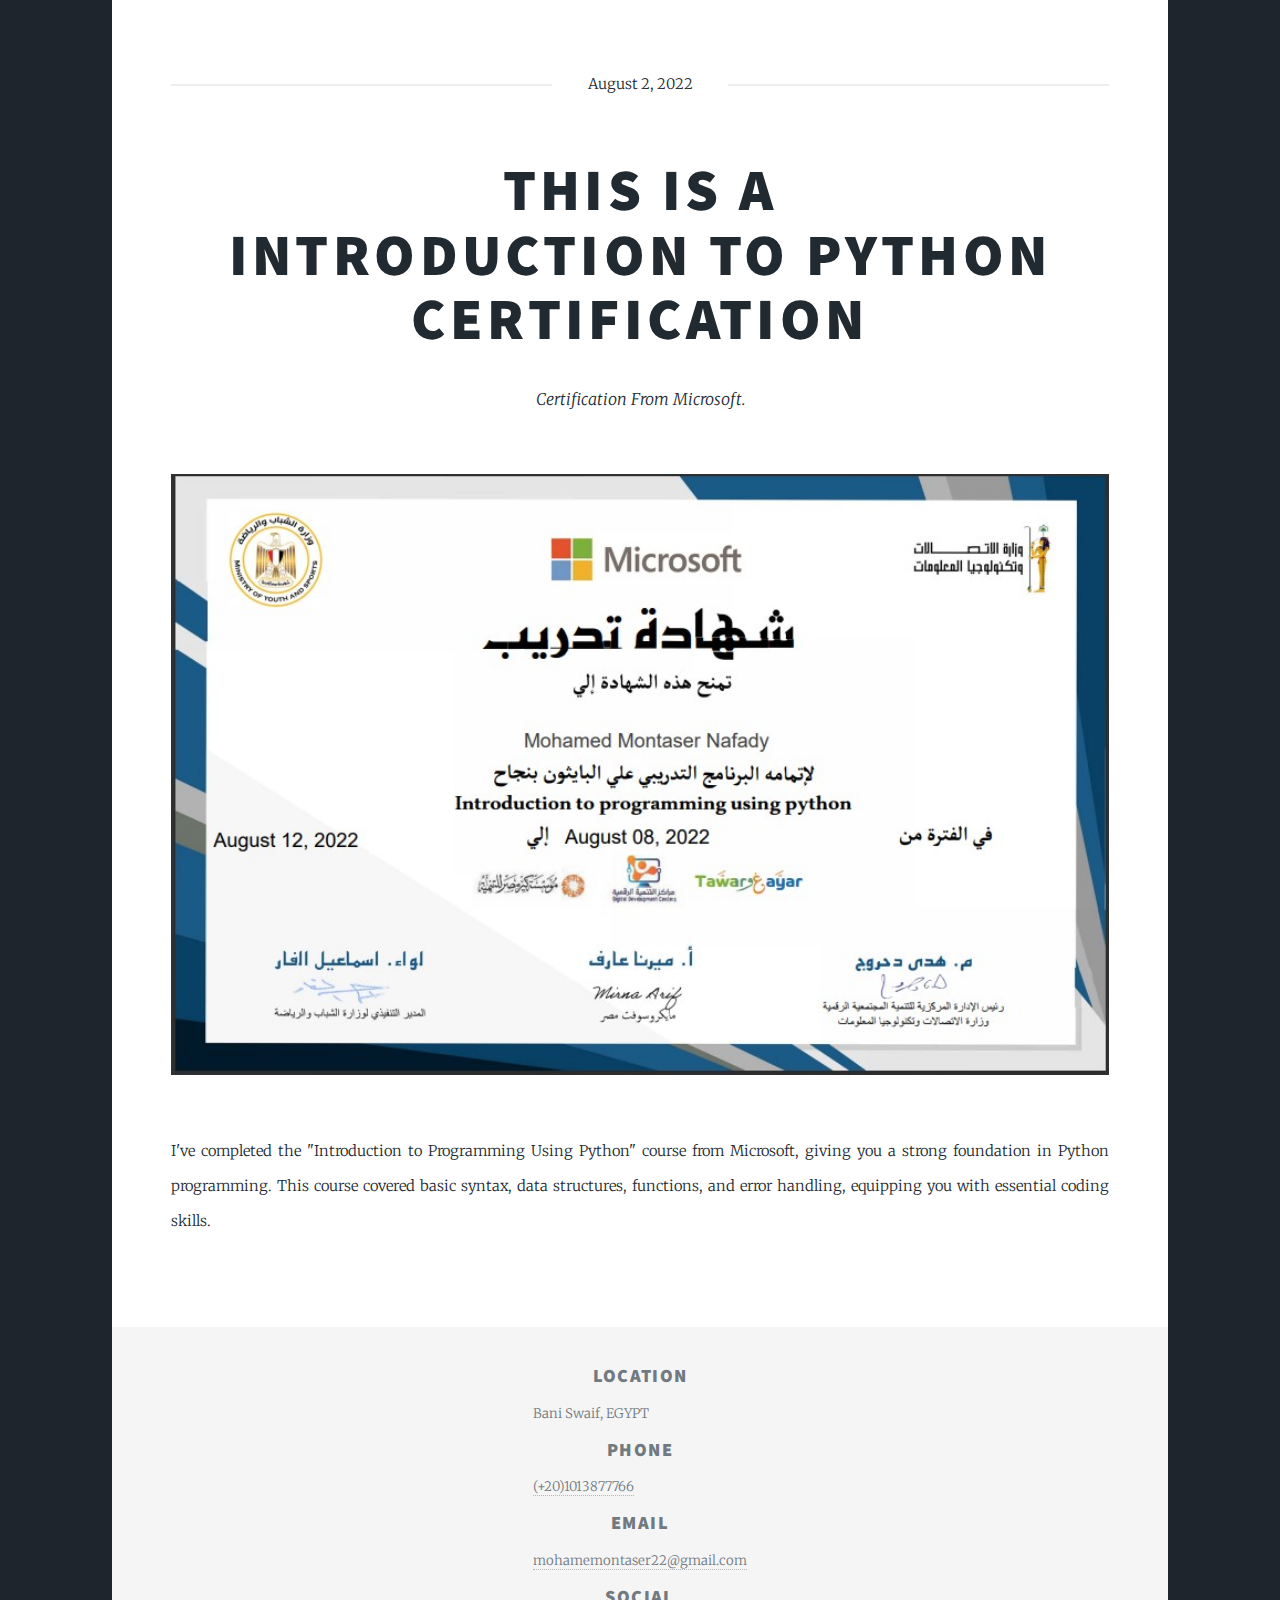
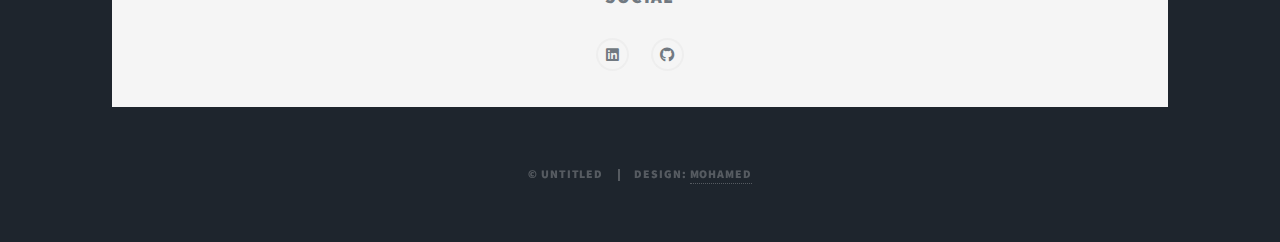
==== commit ed3e8666: "Update generic.html" ====
--- a/generic.html
+++ b/generic.html
@@ -57,16 +57,14 @@
 						<!-- Post -->
 							<section class="post">
 								<header class="major">
-									<span class="date">April 25, 2017</span>
+									<span class="date">August 2, 2022</span>
 									<h1>This is a<br />
-									Generic Page</h1>
-									<p>Aenean ornare velit lacus varius enim ullamcorper proin aliquam<br />
-									facilisis ante sed etiam magna interdum congue. Lorem ipsum dolor<br />
-									amet nullam sed etiam veroeros.</p>
+									Digital Marketing Certification</h1>
+									<p>Certification From Google.</p>
 								</header>
-								<div class="image main"><img src="images/pic01.jpg" alt="" /></div>
-								<p>Donec eget ex magna. Interdum et malesuada fames ac ante ipsum primis in faucibus. Pellentesque venenatis dolor imperdiet dolor mattis sagittis. Praesent rutrum sem diam, vitae egestas enim auctor sit amet. Pellentesque leo mauris, consectetur id ipsum sit amet, fergiat. Pellentesque in mi eu massa lacinia malesuada et a elit. Donec urna ex, lacinia in purus ac, pretium pulvinar mauris. Nunc lorem mauris, fringilla in aliquam at, euismod in lectus. Pellentesque habitant morbi tristique senectus et netus et malesuada fames ac turpis egestas. Curabitur sapien risus, commodo eget turpis at, elementum convallis enim turpis, lorem ipsum dolor sit amet nullam.</p>
-								<p>Lorem ipsum dolor sit amet, consectetur adipiscing elit. Duis dapibus rutrum facilisis. Class aptent taciti sociosqu ad litora torquent per conubia nostra, per inceptos himenaeos. Etiam tristique libero eu nibh porttitor fermentum. Nullam venenatis erat id vehicula viverra. Nunc ultrices eros ut ultricies condimentum. Mauris risus lacus, blandit sit amet venenatis non, bibendum vitae dolor. Nunc lorem mauris, fringilla in aliquam at, euismod in lectus. Pellentesque habitant morbi tristique senectus et netus et malesuada fames ac turpis egestas. In non lorem sit amet elit placerat maximus. Pellentesque aliquam maximus risus. Donec eget ex magna. Interdum et malesuada fames ac ante ipsum primis in faucibus. Pellentesque venenatis dolor imperdiet dolor mattis sagittis. Praesent rutrum sem diam, vitae egestas enim auctor sit amet. Pellentesque leo mauris, consectetur id ipsum.</p>
+								<div class="image main"><img src="./images/Screenshot 2024-08-13 233506.jpg" alt="" /></div>
+								<p>I've completed the Google Digital Marketing Certification, which is a valuable achievement that highlights your foundational knowledge in digital marketing. This certification from Google indicates that you have a solid understanding of key digital marketing concepts, including SEO, SEM, social media marketing, and web analytics.</p>
+								
 							</section>
 
 					</div>
@@ -77,16 +75,14 @@
 						<!-- Post -->
 							<section class="post">
 								<header class="major">
-									<span class="date">April 25, 2017</span>
+									<span class="date">August 2, 2022</span>
 									<h1>This is a<br />
-									Generic Page</h1>
-									<p>Aenean ornare velit lacus varius enim ullamcorper proin aliquam<br />
-									facilisis ante sed etiam magna interdum congue. Lorem ipsum dolor<br />
-									amet nullam sed etiam veroeros.</p>
+									Introduction To python Certification</h1>
+									<p>Certification From Microsoft.</p>
 								</header>
-								<div class="image main"><img src="images/pic01.jpg" alt="" /></div>
-								<p>Donec eget ex magna. Interdum et malesuada fames ac ante ipsum primis in faucibus. Pellentesque venenatis dolor imperdiet dolor mattis sagittis. Praesent rutrum sem diam, vitae egestas enim auctor sit amet. Pellentesque leo mauris, consectetur id ipsum sit amet, fergiat. Pellentesque in mi eu massa lacinia malesuada et a elit. Donec urna ex, lacinia in purus ac, pretium pulvinar mauris. Nunc lorem mauris, fringilla in aliquam at, euismod in lectus. Pellentesque habitant morbi tristique senectus et netus et malesuada fames ac turpis egestas. Curabitur sapien risus, commodo eget turpis at, elementum convallis enim turpis, lorem ipsum dolor sit amet nullam.</p>
-								<p>Lorem ipsum dolor sit amet, consectetur adipiscing elit. Duis dapibus rutrum facilisis. Class aptent taciti sociosqu ad litora torquent per conubia nostra, per inceptos himenaeos. Etiam tristique libero eu nibh porttitor fermentum. Nullam venenatis erat id vehicula viverra. Nunc ultrices eros ut ultricies condimentum. Mauris risus lacus, blandit sit amet venenatis non, bibendum vitae dolor. Nunc lorem mauris, fringilla in aliquam at, euismod in lectus. Pellentesque habitant morbi tristique senectus et netus et malesuada fames ac turpis egestas. In non lorem sit amet elit placerat maximus. Pellentesque aliquam maximus risus. Donec eget ex magna. Interdum et malesuada fames ac ante ipsum primis in faucibus. Pellentesque venenatis dolor imperdiet dolor mattis sagittis. Praesent rutrum sem diam, vitae egestas enim auctor sit amet. Pellentesque leo mauris, consectetur id ipsum.</p>
+								<div class="image main"><img src="images/Screenshot 2024-08-13 233440.jpg" alt="" /></div>
+								<p>I've completed the "Introduction to Programming Using Python" course from Microsoft, giving you a strong foundation in Python programming. This course covered basic syntax, data structures, functions, and error handling, equipping you with essential coding skills.</p>
+								
 							</section>
 
 					</div>
